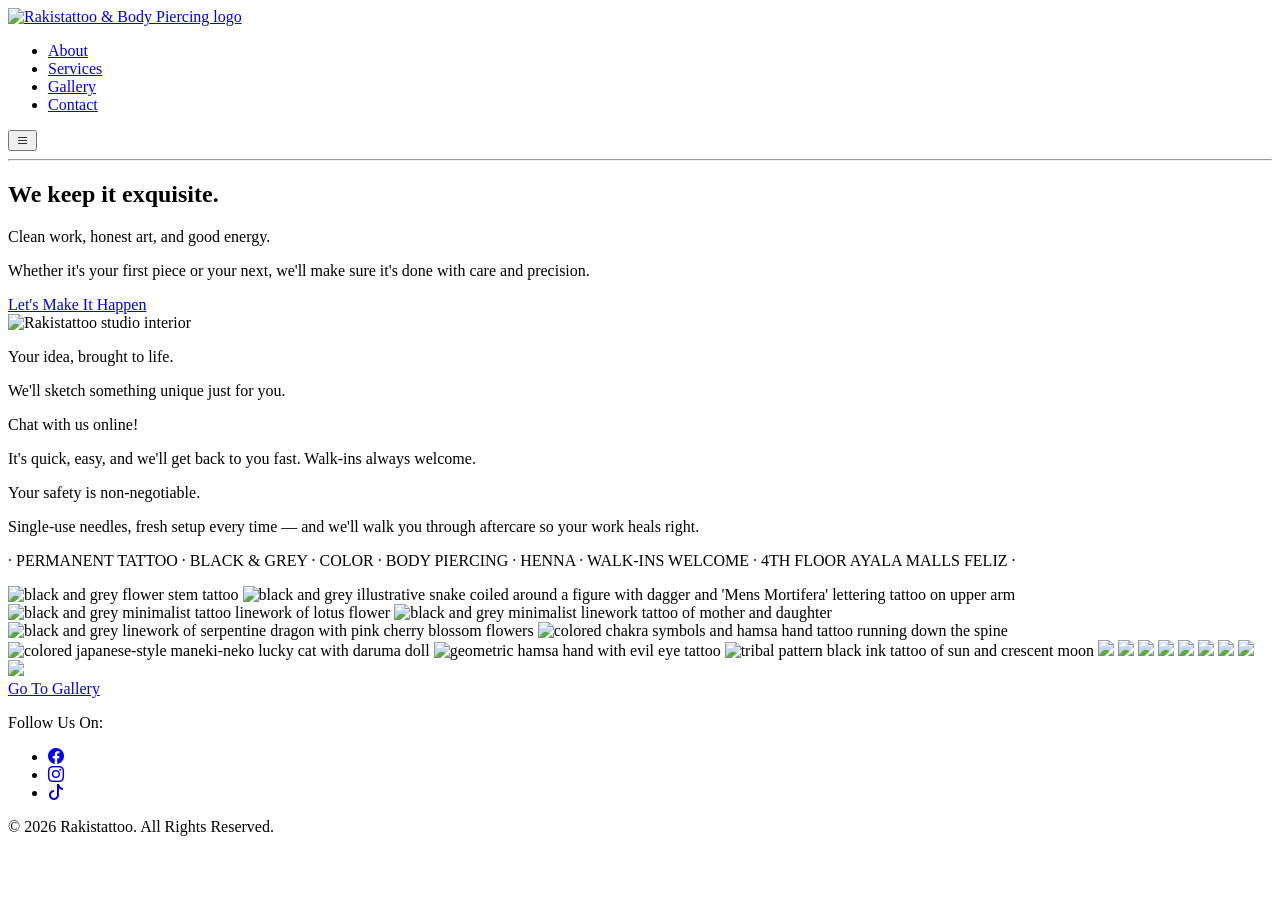
==== index.html @ 0a52403e "favicon" ====
<!DOCTYPE html>
<html lang="en">
<head>
    <meta charset="UTF-8">
    <meta name="viewport" content="width=device-width, initial-scale=1.0">
    <meta name="description" content="Rakistattoo & Body Piercing — clean, quality tattoos and piercings since 2017. Located at 4th Floor Ayala Malls Feliz, Pasig City.">
    <title>Rakistattoo</title>
    <base href="/WBDV111_MidtermLabExam-RAKISTATTOO/">
    <link rel="icon" type="image/png" href="images/thumbnails/favicon.png">
    <link rel="stylesheet" href="https://cdn.jsdelivr.net/npm/bootstrap-icons/font/bootstrap-icons.css">
    <link rel="preconnect" href="https://fonts.googleapis.com">
    <link rel="preconnect" href="https://fonts.gstatic.com" crossorigin>
    <link href="https://fonts.googleapis.com/css2?family=Bebas+Neue&family=Montserrat:ital,wght@0,100..900;1,100..900&family=Special+Gothic+Expanded+One&display=swap" rel="stylesheet">
    <link href="https://fonts.googleapis.com/css2?family=Abril+Fatface&family=Fascinate&family=Permanent+Marker&family=Rubik+Marker+Hatch&family=Special+Elite&display=swap" rel="stylesheet">
    <link rel="stylesheet" href="css/style.css">
</head>
<body>
        
    <header>
        <div class="brand">
            <a href="index.html">
                <img src="images/brand.svg" alt="Rakistattoo & Body Piercing logo">
            </a>
        </div>
        <nav class="navigation">
            <ul>
                <li><a href="about.html">About</a></li>
                <li><a href="services.html">Services</a></li>
                <li><a href="gallery.html">Gallery</a></li>
                <li><a href="contact.html">Contact</a></li>
            </ul>
        <button class="hamburger">
            <i class="bi bi-list"></i>
        </button>
        </nav>
    </header>

    <hr>

    <main>

        <section class="hero">
            <h1>We keep it 
                <span class="cycle-word">
                    exquisite.
                </span>
                </h1>
            <div class="hero-text">
            <p>Clean work, honest art, and good energy.</p>
            <p>Whether it's your first piece or your next, we'll make sure it's done with care and precision.</p>
            <a href="contact.html" class="cta-button">Let's Make It Happen</a>
            </div>
        
            <img src="images/full-res/about-us-2.jpg" alt="Rakistattoo studio interior">
        </section>

        <section class="features">
            <div class="feature-card">
                <p class="emphasized">Your idea, brought to life.</p>
                <p>We'll sketch something unique just for you.</p>
            </div>
             <div class="feature-card">
                <p class="emphasized">Chat with us online!</p>
                <p>It's quick, easy, and we'll get back to you fast. Walk-ins always welcome.</p>
            </div>
             <div class="feature-card">
                <p class="emphasized">Your safety is non-negotiable.</p>
                <p>Single-use needles, fresh setup every time — and we'll walk you through aftercare so your work heals right.</p>
            </div>
        </section>

        <section class="marquee">
            <p>· PERMANENT TATTOO · BLACK & GREY · COLOR · BODY PIERCING · HENNA · WALK-INS WELCOME · 4TH FLOOR AYALA MALLS FELIZ ·</p>
            <div class="marquee-content">
                <img src="images/thumbnails/tattoo-thmb-2.webp" alt="black and grey flower stem tattoo">
                <img src="images/thumbnails/tattoo-thmb-25.webp" alt="black and grey illustrative snake coiled around a figure with dagger and 'Mens Mortifera' lettering tattoo on upper arm">
                <img src="images/thumbnails/tattoo-thmb-22.webp" alt="black and grey minimalist tattoo linework of lotus flower">
                <img src="images/thumbnails/tattoo-thmb-20.webp" alt="black and grey minimalist linework tattoo of mother and daughter">
                <img src="images/thumbnails/tattoo-thmb-15.webp" alt="black and grey linework of serpentine dragon with pink cherry blossom flowers">
                <img src="images/thumbnails/tattoo-thmb-16.webp" alt="colored chakra symbols and hamsa hand tattoo running down the spine">
                <img src="images/thumbnails/tattoo-thmb-12.webp" alt="colored japanese-style maneki-neko lucky cat with daruma doll ">
                <img src="images/thumbnails/tattoo-thmb-7.webp" alt="geometric hamsa hand with evil eye tattoo">
                <img src="images/thumbnails/tattoo-thmb-5.webp" alt="tribal pattern black ink tattoo of sun and crescent moon">
                <img src="images/thumbnails/tattoo-thmb-2.webp" aria-hidden="true">
                <img src="images/thumbnails/tattoo-thmb-25.webp" aria-hidden="true">
                <img src="images/thumbnails/tattoo-thmb-22.webp" aria-hidden="true">
                <img src="images/thumbnails/tattoo-thmb-20.webp" aria-hidden="true">
                <img src="images/thumbnails/tattoo-thmb-15.webp" aria-hidden="true">
                <img src="images/thumbnails/tattoo-thmb-16.webp" aria-hidden="true">
                <img src="images/thumbnails/tattoo-thmb-12.webp" aria-hidden="true">
                <img src="images/thumbnails/tattoo-thmb-7.webp" aria-hidden="true">
                <img src="images/thumbnails/tattoo-thmb-5.webp" aria-hidden="true">
            </div>
            <a href="gallery.html" class="gallery-button">Go To Gallery</a>
        </section>
        
    </main>

    <footer>
        <div class="footer-socials">
            
            <p class="footer-socials__label">Follow Us On:</p>
            <ul class="footer-socials__list">
                <li>
                    <a href="https://www.facebook.com/rakistattoo/">
                        <i class="bi bi-facebook"></i>
                    </a>
                </li>
                <li>
                    <a href="https://www.instagram.com/rakistattoo/">
                        <i class="bi bi-instagram"></i>
                    </a>
                </li>
                <li>
                    <a href="https://www.tiktok.com/@rakistattoo">
                        <i class="bi bi-tiktok"></i>
                    </a>
                </li>
            </ul>
        </div>
        <div class="footer-copyright">
            <p>&copy; 2026 Rakistattoo. All Rights Reserved.</p>
        </div>
    </footer>

    <script src="js/script.js"></script>

</body>
</html>
---- css/style.css ----
/* ============================================================
   RAKISTATTOO — Main Stylesheet
  ============================================================
   TABLE OF CONTENTS
   1. Variables & Reset
   2. Typography
   3. Header & Navigation
   4. Hero
   5. Features
   6. Marquee
   7. About
   8. Services & Tables
   9. Gallery & Lightbox
   10. Contact
   11. Footer
   12. Media Queries
   ============================================================ */


/* ============================================================
   1. VARIABLES & RESET
============================================================ */

:root {
    --bg-color: #F8F9F7;
    --text-main: #3E3A41;
    --ink-black: #080607;
    --accent-gold: #BEB376;
    --muted-gray: #7B7A7E;
}

* {
    margin: 0;
    padding: 0;
    box-sizing: border-box;
}

body {
    background-color: #080607;
    margin: auto 0;
}

body::before {
    content: '';
    position: fixed;
    top: 0;
    left: 0;
    width: 100%;
    height: 100%;
    background-image: url('images/bg-texture.jpg');
    background-size: cover;
    background-repeat: no-repeat;
    background-attachment: fixed;
    z-index: -1;
    filter: brightness(0.8) opacity(0.5) contrast(150%);
}

main {
    padding: 2rem 5%;
    overflow-x: hidden;
}

hr {
    color: #F8F9F7;
    margin: 0;
}


/* ============================================================
   2. TYPOGRAPHY
============================================================ */

.font-header {
    font-family: "Bebas Neue", sans-serif;
    color: #F8F9F7;
    font-size: clamp(1.5rem, 3vw, 3rem);
    font-weight: 500;
    letter-spacing: 1px;
}

.font-title, h1, h2 {
    font-family: "Special Gothic Expanded One", sans-serif;
    text-transform: uppercase;
    letter-spacing: 0.2rem;
    font-size: clamp(1rem, 5vh, 3.75rem);
    color: #F8F9F7;
    padding: 0;
    margin-bottom: 1rem;
}

.font-regular, p {
    font-family: "Montserrat", sans-serif;
}

.emphasized {
    font-family: "Special Gothic Expanded One", sans-serif;
    font-size: 1.5rem;
    text-transform: uppercase;
    letter-spacing: 0.2rem;
    margin: 0.2rem 0;
}

a i {
    text-decoration: none;
    color: #F8F9F7;
}


/* ============================================================
   3. HEADER & NAVIGATION
============================================================ */

header {
    position: relative;
    display: flex;
    flex-wrap: nowrap;
    justify-content: space-between;
    align-items: flex-end;
}

header a {
    margin: 0;
    text-decoration: none;
    color: inherit;
}

.brand {
    display: flex;
    align-items: center;
    font-family: "Bebas Neue", sans-serif;
    font-size: clamp(2rem, 5vw, 4rem);
    font-weight: 500;
    letter-spacing: 1px;
    border-right: 2px solid #F8F9F7;
    padding: clamp(20px, 2vw, 25px) clamp(20px, 1.5vw, 20px) clamp(0px, 1vw, 5px);
}

.brand img {
    height: clamp(2.5rem, 4vw, 5rem);
    width: auto;
}

.navigation {
    display: flex;
    justify-content: space-between;
    align-items: flex-end;
    padding: 0 5% 15px;
}

nav {
    margin: 0 1rem;
}

nav ul {
    display: flex;
    gap: clamp(3.5rem, 5vw, 10rem);
    list-style: none;
    color: #F8F9F7;
    font-family: "Montserrat", sans-serif;
    font-size: clamp(0.875rem, 1.5vw, 1.125rem);
    font-weight: 600;
    white-space: nowrap;
}

nav ul li a {
    display: inline-block;
    position: relative;
    padding-bottom: 0.5rem;
    line-height: 1;
}

nav ul li a span {
    display: inline-block;
}

nav ul li a::after {
    content: '';
    position: absolute;
    bottom: 0;
    left: 50%;
    width: 0;
    height: 2px;
    background: #F8F9F7;
    transition: width 0.3s ease;
    transform: translateX(-50%);
}

nav ul li a:hover::after,
nav ul li a.active::after {
    width: 100%;
}

.hamburger {
    color: #F8F9F7;
    display: none;
}


/* ============================================================
   4. HERO
============================================================ */

.hero {
    position: relative;
    display: flex;
    flex-direction: column;
    justify-content: center;
    border-radius: 2px;
    gap: 20px;
    width: 100%;
    padding: 0 10%;
    min-height: 85vh;
    overflow: hidden;
    background-color: #F8F9F7;
    color: #080607;
    margin: 0;
    text-align: justify;
    text-justify: inter-word;
}

.hero-text {
    position: relative;
    z-index: 2;
}

.hero h1 {
    font-size: clamp(3rem, 4vw, 5.5rem);
    color: #080607;
    -webkit-text-stroke: 0.1px rgba(0, 0, 0, 0.8);
    text-align: left;
    position: relative;
    padding: 10px;
    margin: 0 0 1rem;
    z-index: 2;
}

.hero p {
    position: relative;
    z-index: 2;
    font-size: clamp(1.3rem, 2.5vw, 1.7rem);
    font-weight: 500;
    text-align: justify;
    line-height: 1.4rem;
    padding: 10px;
    margin: 0 0 1rem;
}

.hero img {
    position: absolute;
    top: 0;
    left: 0;
    width: 100%;
    height: 100%;
    object-fit: cover;
    object-position: 0% 50%;
    z-index: 1;
    opacity: 0.4;
    filter: blur(2.5px) contrast(100%) invert(1);
    transform: scale(1.1);
}

.cycle-word {
    display: inline;
    line-height: 1;
    min-width: 100%;
    transition: color 0.4s ease;
}

.hero h1:hover .cycle-word {
    color: #ffffff;
}

.cta-button {
    position: relative;
    z-index: 5;
    background: rgba(255, 255, 255, 0.1);
    backdrop-filter: blur(3px) contrast(200%);
    border: 2px solid rgba(0, 0, 0, 0.4);
    border-radius: 8px;
    color: #080607;
    -webkit-text-stroke: 1px rgba(19, 18, 18, 0.474);
    padding: 10px 25px;
    font-family: "Special Gothic Expanded One", sans-serif;
    text-transform: uppercase;
    letter-spacing: 0.2rem;
    text-decoration: none;
    text-align: center;
    display: block;
    margin: 30px auto;
    width: 100%;
    max-width: 95%;
}


/* ============================================================
   5. FEATURES
============================================================ */

.features {
    display: flex;
    flex-direction: column;
    gap: 2rem;
    margin: 2rem 0 0;
}

.feature-card {
    background: #F8F9F7;
    padding: 2rem;
    box-shadow: 0 4px 8px rgba(0, 0, 0, 0.1);
    border-radius: 2px;
    opacity: 0;
    transform: translateX(80px);
    transition: opacity 1.2s ease, transform 0.6s ease;
}

.feature-card.visible {
    opacity: 1;
    transform: translateX(0);
}

.feature-card:nth-child(1) { background: #F8F9F7; }
.feature-card:nth-child(2) { background: #EDEEE9; }
.feature-card:nth-child(3) { background: #D4D5D0  ; }

.feature-card p {
    background: none;
    padding: 0;
}


/* ============================================================
   6. MARQUEE
============================================================ */

.marquee {
    overflow: hidden;
    width: 100%;
    padding: 10px 0;
    margin: 0;
}

.marquee p {
    white-space: nowrap;
    display: block;
    width: 100%;
    font-size: clamp(0.52rem, 1vw, 3rem);
    text-align-last: justify;
    color: #F8F9F7;
    opacity: 0.7;
    padding: 20px 0;
}

.marquee-content {
    display: grid;
    grid-auto-flow: column;
    grid-auto-columns: 16rem;
    gap: 1.5rem;
    width: max-content;
    margin: 1rem;
    animation: marquee-animate 30s linear infinite;
}

.marquee-content img {
    width: 16rem;
    height: 20rem;
    object-fit: cover;
    border-radius: 8px;
}

@keyframes marquee-animate {
    from { transform: translateX(0); }
    to { transform: translateX(-50%); }
}

.gallery-button {
    position: relative;
    z-index: 5;
    background: rgba(30, 25, 17, 0.1);
    border: 2px solid rgba(251, 251, 251, 0.4);
    border-radius: 8px;
    color: #F8F9F7;
    padding: 10px 25px;
    font-family: "Special Gothic Expanded One", sans-serif;
    text-transform: uppercase;
    letter-spacing: 0.2rem;
    text-decoration: none;
    text-align: center;
    display: block;
    margin: 40px auto 0px;
    width: 80vw;
}


/* ============================================================
   7. ABOUT
============================================================ */

.about {
    display: grid;
    grid-template-columns: 1fr 1fr;
    gap: 20px;
    align-items: stretch;
    height: 90vh;
    padding: 0.5rem 0;
}

.about h1 {
    padding: 0.5rem 0;
}

.about-image-main {
    height: 100%;
    min-height: 0;
}

.about-image-main img {
    width: 100%;
    height: 100%;
    object-fit: cover;
    border-radius: 8px;
}

.about-side-container {
    display: grid;
    grid-template-rows: 1fr 1fr;
    gap: 20px;
    min-height: 0;
}

.about-accent-images {
    min-height: 0;
}

.about-accent-images img {
    width: 100%;
    height: 100%;
    object-fit: cover;
    border-radius: 8px;
    object-position: center 60%;
    filter:grayscale(30%) hue-rotate(-5deg);
}

.about-text p {
    line-height: clamp(1.2, 2.5vw, 2.2);
    text-align: justify;
    font-size: clamp(0.5rem, 2vw + 1rem, 1.5rem);
    color: #F8F9F7;
}


/* ============================================================
   8. SERVICES & TABLES
============================================================ */

.services-pricetables {
    padding: 1rem 0;
}

.services-pricetables h2 {
    font-family: "Special Gothic Expanded One", sans-serif;
    text-transform: uppercase;
    color: #F8F9F7;
    font-size: clamp(1.5rem, 3.5vw, 3rem);
    padding: clamp(0.5rem, 0.5vw, 1.5rem) 0;
    margin-top: 1rem;
}

table {
    width: 100%;
    table-layout: fixed;
    border-collapse: collapse;
    font-family: "Montserrat", sans-serif;
    color: #F8F9F7;
    margin-bottom: 2rem;
}

thead {
    border-bottom: 2px solid #F8F9F7;
}

th {
    font-family: "Special Gothic Expanded One", sans-serif;
    text-transform: uppercase;
    font-size: clamp(1rem, 1.25vw, 2.5rem);
    letter-spacing: 0.1rem;
    padding: clamp(1rem, 2vw, 2rem) 0;
    text-align: left;
}

td {
    padding: clamp(0.65rem, 1.5vw, 1.25rem) clamp(0.25rem, 0.5vw, 0.75rem);
    font-size: clamp(1rem, 2vw, 2.5rem);
    vertical-align: middle;
}

tr {
    border-bottom: 1px solid rgba(248, 249, 247, 0.15);
}

tr:last-child td {
    border-bottom: none;
}

td:first-child {
    width: 60%;
}

.price {
    text-align: right;
}

tr:hover td {
    background-color: rgba(248, 249, 247, 0.05);
}

tr:hover td:first-child {
    border-right: 1px solid #F8F9F7;
}


/* ============================================================
   9. GALLERY & LIGHTBOX
============================================================ */

.grid {
    display: grid;
    grid-template-columns: repeat(3, 1fr);
    justify-content: center;
    align-content: center;
    grid-gap: clamp(6px, 1vw, 16px);
    margin: 1.5rem 0 0;
}

.gallery-item {
    aspect-ratio: 1 / 1;
    overflow: hidden;
}

.gallery-item img {
    width: 100%;
    height: 100%;
    object-fit: cover;
    object-position: center;
    cursor: pointer;
}

#lightbox {
    position: fixed;
    z-index: 999;
    top: 0;
    width: 100%;
    height: 100%;
    background-color: rgba(0, 0, 0, 0.8);
    display: none;
}

#lightbox.active {
    display: flex;
    justify-content: center;
    align-items: center;
}

#lightbox.active img {
    max-width: 80%;
    max-height: 80vh;
    object-fit: contain;
}


/* ============================================================
   10. CONTACT
============================================================ */

.contact-location h2,
.contact-hours h2,
.contact-methods h2 {
    text-align: left;
}

.contact-location h2 {
    padding: 0 2rem;
}

.contact-grid {
    display: grid;
    grid-template-columns: 1fr 1fr;
    grid-template-rows: auto auto;
    gap: 2rem;
}

.contact-location {
    grid-column: 1;
    grid-row: 1 / 3;
    border-right: 1px solid rgba(248, 249, 247, 0.15);
    padding-right: 2rem;
}

.contact-hours {
    grid-column: 2;
    grid-row: 1;
    padding: 0 2rem 2rem;
}

.contact-methods {
    grid-column: 2;
    grid-row: 2;
    padding: 2rem;
}

.contact-methods li a {
    text-align: justify;
    text-decoration: none;
    color: #F8F9F7;
}

.map-embed {
    padding: 1rem;
    border: 2px solid #F8F9F7;
    border-radius: 8px;
    display: block;
    width: min(90vw, 60vh);
    margin: 1rem auto;
}

.map-embed iframe {
    filter: invert(100%) hue-rotate(180deg);
    display: block;
    width: 100%;
    aspect-ratio: 1;
    border-radius: 4px;
}

address {
    font-family: "Montserrat", sans-serif;
    font-style: normal;
    color: #F8F9F7;
    font-size: clamp(0.875rem, 1.8vw, 1.125rem);
    text-align: justify;
    line-height: 2;
    margin-top: 1rem;
    padding: 0 1.6rem;
}

.contact-hours p {
    font-family: "Montserrat", sans-serif;
    color: #F8F9F7;
    font-size: clamp(1rem, 1.5vw, 1.125rem);
    line-height: 2;
}

.contact-methods ul {
    list-style: none;
    font-family: "Montserrat", sans-serif;
    color: #F8F9F7;
    font-size: clamp(0.875rem, 1.8vw, 1.125rem);
    line-height: 2;
}


/* ============================================================
   11. FOOTER
============================================================ */

footer {
    display: flex;
    justify-content: space-between;
    align-items: center;
    color: #F8F9F7;
    padding: 1.5rem 5%;
    margin-top: 1.5rem;
    border-top: 1px solid rgba(248, 249, 247, 0.15);
}

.footer-socials {
    display: flex;
    align-items: center;
    gap: 15px;
}

.footer-socials__label {
    font-family: "Special Gothic Expanded One", sans-serif;
    text-transform: uppercase;
    letter-spacing: 0.2rem;
    font-size: 0.75rem;
    opacity: 0.6;
}

footer ul {
    list-style: none;
    display: flex;
    gap: 15px;
}

footer ul li a i {
    font-size: 1.2rem;
    opacity: 0.7;
    transition: opacity 0.2s ease;
}

footer ul li a:hover i {
    opacity: 1;
}

.footer-copyright {
    font-family: "Montserrat", sans-serif;
    font-size: 0.7rem;
    opacity: 0.4;
}

/* ============================================================
   12. MEDIA QUERIES
============================================================ */

@media (max-width: 768px) {
    .hamburger {
        display: block;
        background: none;
        border: none;
        font-size: 2rem;
        cursor: pointer;
    }

    nav ul {
        position: fixed;
        top: 0;
        right: -100%;
        width: 70%;
        height: 100vh;
        background: #080607;
        flex-direction: column;
        gap: 2rem;
        padding: 5rem 2rem;
        transition: right 0.3s ease;
        display: flex;
        z-index: 1000;
    }

    nav ul.open {
        right: 0;
    }

    nav ul li a {
        font-size: clamp(1.5rem, 4vw, 2.5rem);
        
    }

    nav ul li {
        border-bottom: 1px solid rgba(248, 249, 247, 0.15);
        padding-bottom: 1rem;
    }

    nav ul li:last-child {
        border-bottom: none;
    }

    nav ul li a::after {
        display: none;
    }

    .hero h1 {
        white-space: normal;
        font-size: clamp(1.8rem, 7vw, 5rem);
        margin: 0;
    }

    .hero p {
        margin: 0;
    }

    .hero img {
        object-position: 30% 40%;
    }

    .about {
        grid-template-columns: 1fr;
    }

    .about {
        height: auto;
        min-height: 0;
    }

    .about-text p {
        font-size: clamp(0.5rem, 2.5vw, 0.85rem);
        line-height: 1.4;
    }

    .emphasized {
        font-size: clamp(0.6rem, 3vw, 1rem);
    }

    .about-side-container {
        grid-template-rows: auto;
        height: auto;
    }

    .contact-grid {
        grid-template-columns: 1fr;
    }

    .contact-location,
    .contact-hours,
    .contact-methods {
        grid-column: 1;
        grid-row: auto;
    }

    .contact-location {
        border-right: none;
        padding-right: 0;
    }

    .contact-hours {
        border-bottom: none;
        padding-bottom: 0;
    }
}

@media (min-width: 768px) {
    .services-pricetables h2 {
        font-size: clamp(1rem, 2vw, 1.5rem);
    }

    th {
        font-size: clamp(0.7rem, 1vw, 1rem);
    }

    td {
        font-size: clamp(0.8rem, 1.2vw, 1.1rem);
    }

    .services-pricetables {
        display: grid;
        grid-template-columns: 1fr 1fr;
        gap: 2rem;
        align-items: stretch;
    }

    .services-pricetables h1,
    .services-pricetables h2 {
        grid-column: 1 / -1;
    }

    .table-group {
        display: flex;
        flex-direction: column;
    }

    .table-group table {
        flex: 1;
    }
}
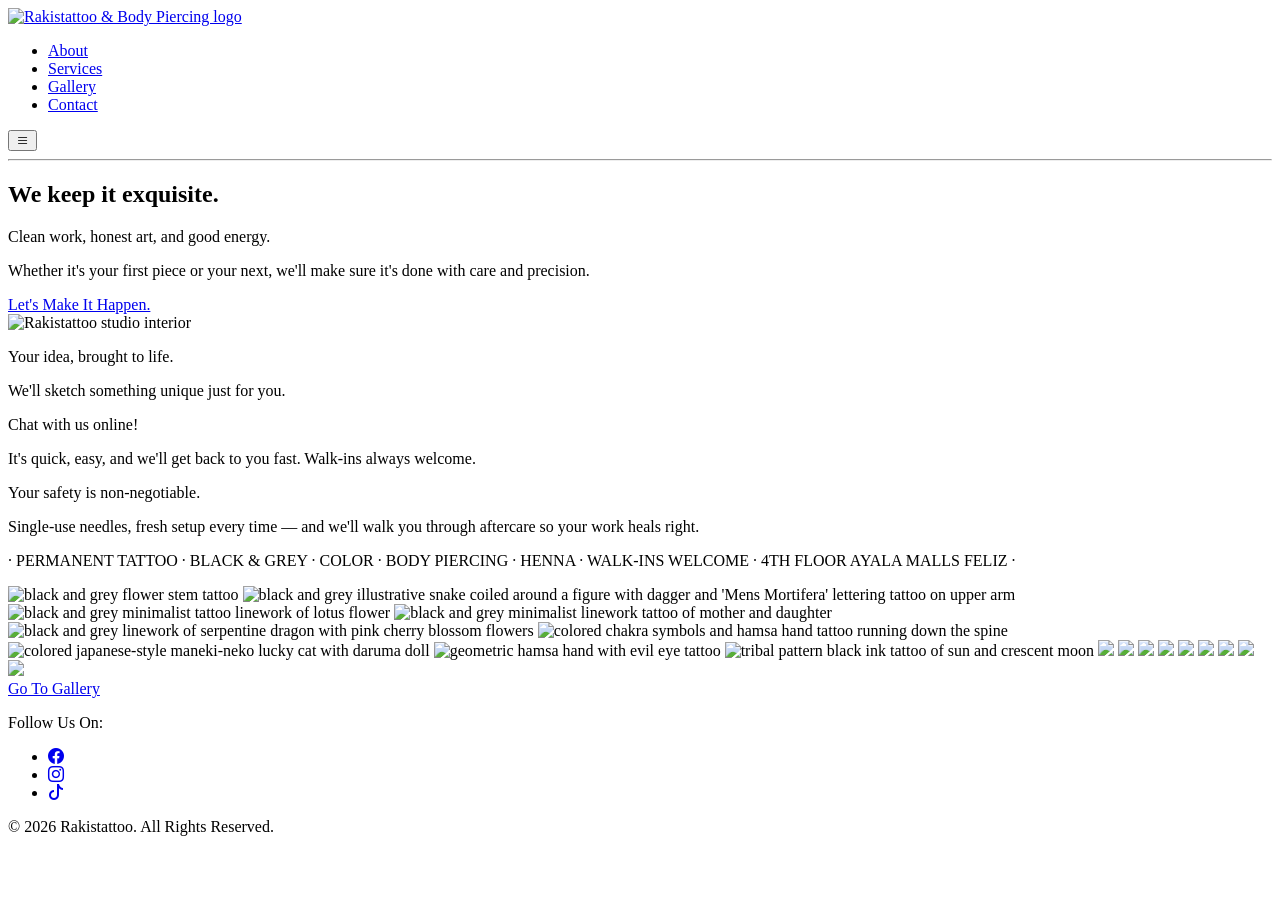
==== commit 79fcbd83: "edit" ====
--- a/index.html
+++ b/index.html
@@ -48,7 +48,7 @@
             <div class="hero-text">
             <p>Clean work, honest art, and good energy.</p>
             <p>Whether it's your first piece or your next, we'll make sure it's done with care and precision.</p>
-            <a href="contact.html" class="cta-button">Let's Make It Happen</a>
+            <a href="contact.html" class="cta-button">Let's Make It Happen.</a>
             </div>
         
             <img src="images/full-res/about-us-2.jpg" alt="Rakistattoo studio interior">
@@ -123,6 +123,8 @@
         </div>
     </footer>
 
+    <div class="backdrop"></div>
+
     <script src="js/script.js"></script>
 
 </body>
--- a/css/style.css
+++ b/css/style.css
@@ -19,7 +19,7 @@
 
 /* ============================================================
    1. VARIABLES & RESET
-============================================================ */
+   ============================================================ */
 
 :root {
     --bg-color: #F8F9F7;
@@ -65,10 +65,25 @@
     margin: 0;
 }
 
+.backdrop {
+    position: fixed;
+    inset: 0;
+    background: rgba(0, 0, 0, 0.4);
+    z-index: 99;
+    opacity: 0;
+    pointer-events: none;
+    transition: opacity 0.3s ease;
+}
+
+.backdrop.visible {
+    opacity: 1;
+    pointer-events: auto;
+}
+
 
 /* ============================================================
    2. TYPOGRAPHY
-============================================================ */
+   ============================================================ */
 
 .font-header {
     font-family: "Bebas Neue", sans-serif;
@@ -287,8 +302,14 @@
     text-align: center;
     display: block;
     margin: 30px auto;
-    width: 100%;
     max-width: 95%;
+}
+
+.cta-button:hover {
+    background: rgba(0, 0, 0, 0.85);
+    color: #fff;
+    -webkit-text-stroke: 1px rgba(255, 255, 255, 0.4);
+    border-color: rgba(0, 0, 0, 0.8);
 }
 
 
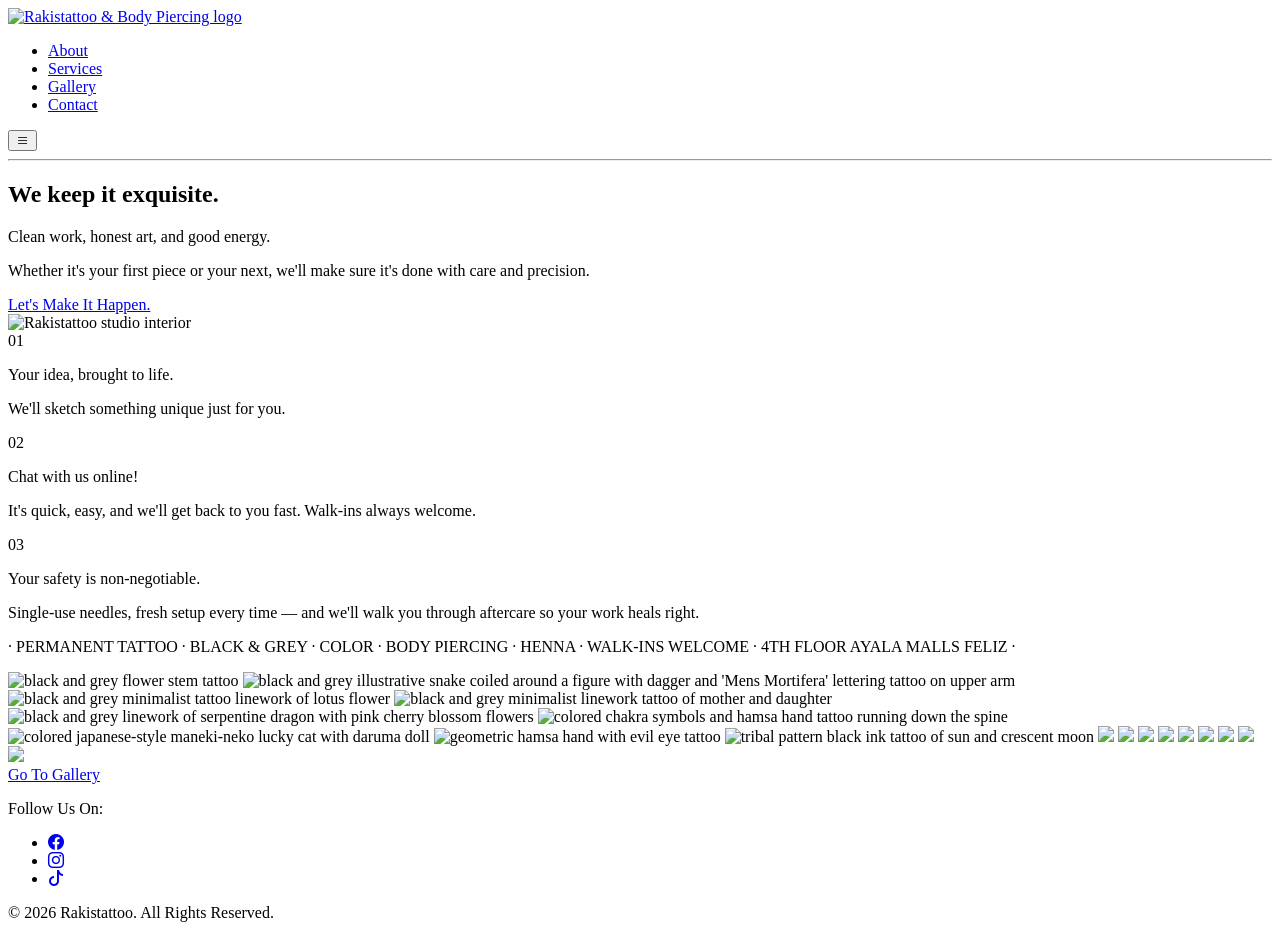
==== commit 860a317a: "style feature" ====
--- a/index.html
+++ b/index.html
@@ -56,14 +56,17 @@
 
         <section class="features">
             <div class="feature-card">
+                <span class="feature-number">01</span>
                 <p class="emphasized">Your idea, brought to life.</p>
                 <p>We'll sketch something unique just for you.</p>
             </div>
              <div class="feature-card">
+                <span class="feature-number">02</span>
                 <p class="emphasized">Chat with us online!</p>
                 <p>It's quick, easy, and we'll get back to you fast. Walk-ins always welcome.</p>
             </div>
              <div class="feature-card">
+                <span class="feature-number">03</span>
                 <p class="emphasized">Your safety is non-negotiable.</p>
                 <p>Single-use needles, fresh setup every time — and we'll walk you through aftercare so your work heals right.</p>
             </div>
--- a/css/style.css
+++ b/css/style.css
@@ -1,6 +1,6 @@
 /* ============================================================
    RAKISTATTOO — Main Stylesheet
-  ============================================================
+   ============================================================
    TABLE OF CONTENTS
    1. Variables & Reset
    2. Typography
@@ -69,7 +69,7 @@
     position: fixed;
     inset: 0;
     background: rgba(0, 0, 0, 0.4);
-    z-index: 99;
+    z-index: 999;
     opacity: 0;
     pointer-events: none;
     transition: opacity 0.3s ease;
@@ -241,8 +241,6 @@
 .hero h1 {
     font-size: clamp(3rem, 4vw, 5.5rem);
     color: #080607;
-    -webkit-text-stroke: 0.1px rgba(0, 0, 0, 0.8);
-    text-align: left;
     position: relative;
     padding: 10px;
     margin: 0 0 1rem;
@@ -281,9 +279,9 @@
     transition: color 0.4s ease;
 }
 
-.hero h1:hover .cycle-word {
+/* .hero h1:hover .cycle-word {
     color: #ffffff;
-}
+} */
 
 .cta-button {
     position: relative;
@@ -303,6 +301,7 @@
     display: block;
     margin: 30px auto;
     max-width: 95%;
+    transition: background 0.3s ease, color 0.3s ease, border-color 0.3s ease;
 }
 
 .cta-button:hover {
@@ -325,6 +324,8 @@
 }
 
 .feature-card {
+    position: relative;
+    overflow: hidden;
     background: #F8F9F7;
     padding: 2rem;
     box-shadow: 0 4px 8px rgba(0, 0, 0, 0.1);
@@ -339,9 +340,21 @@
     transform: translateX(0);
 }
 
+.feature-number {
+    position:absolute;
+    top: -0.2rem;
+    right: 1rem;
+    font-family: 'Bebas Neue', sans-serif;
+    font-size: clamp(5rem, 10vw, 8rem);
+    color: rgba(0, 0, 0, 0.06);
+    line-height: 1;
+    pointer-events: none;
+    user-select: none;
+}
+
 .feature-card:nth-child(1) { background: #F8F9F7; }
 .feature-card:nth-child(2) { background: #EDEEE9; }
-.feature-card:nth-child(3) { background: #D4D5D0  ; }
+.feature-card:nth-child(3) { background: #e0e1dd  ; }
 
 .feature-card p {
     background: none;
@@ -409,7 +422,15 @@
     display: block;
     margin: 40px auto 0px;
     width: 80vw;
-}
+    transition: background 0.3s ease, color 0.3s ease, border-color 0.3s ease;
+}
+
+.gallery-button:hover {
+    background: #F8F9F7;
+    color: #080607;
+    border-color: #F8F9F7;
+}
+
 
 
 /* ============================================================
@@ -686,10 +707,12 @@
     display: flex;
     justify-content: space-between;
     align-items: center;
+    gap: 0.75rem;
     color: #F8F9F7;
     padding: 1.5rem 5%;
     margin-top: 1.5rem;
     border-top: 1px solid rgba(248, 249, 247, 0.15);
+    text-align: center;
 }
 
 .footer-socials {
@@ -782,6 +805,7 @@
         white-space: normal;
         font-size: clamp(1.8rem, 7vw, 5rem);
         margin: 0;
+        text-align: center;
     }
 
     .hero p {
@@ -870,5 +894,11 @@
     .table-group table {
         flex: 1;
     }
-}
-
+
+    footer {
+        flex-direction: row;
+        justify-content: space-between;
+        text-align: left;
+    }
+}
+
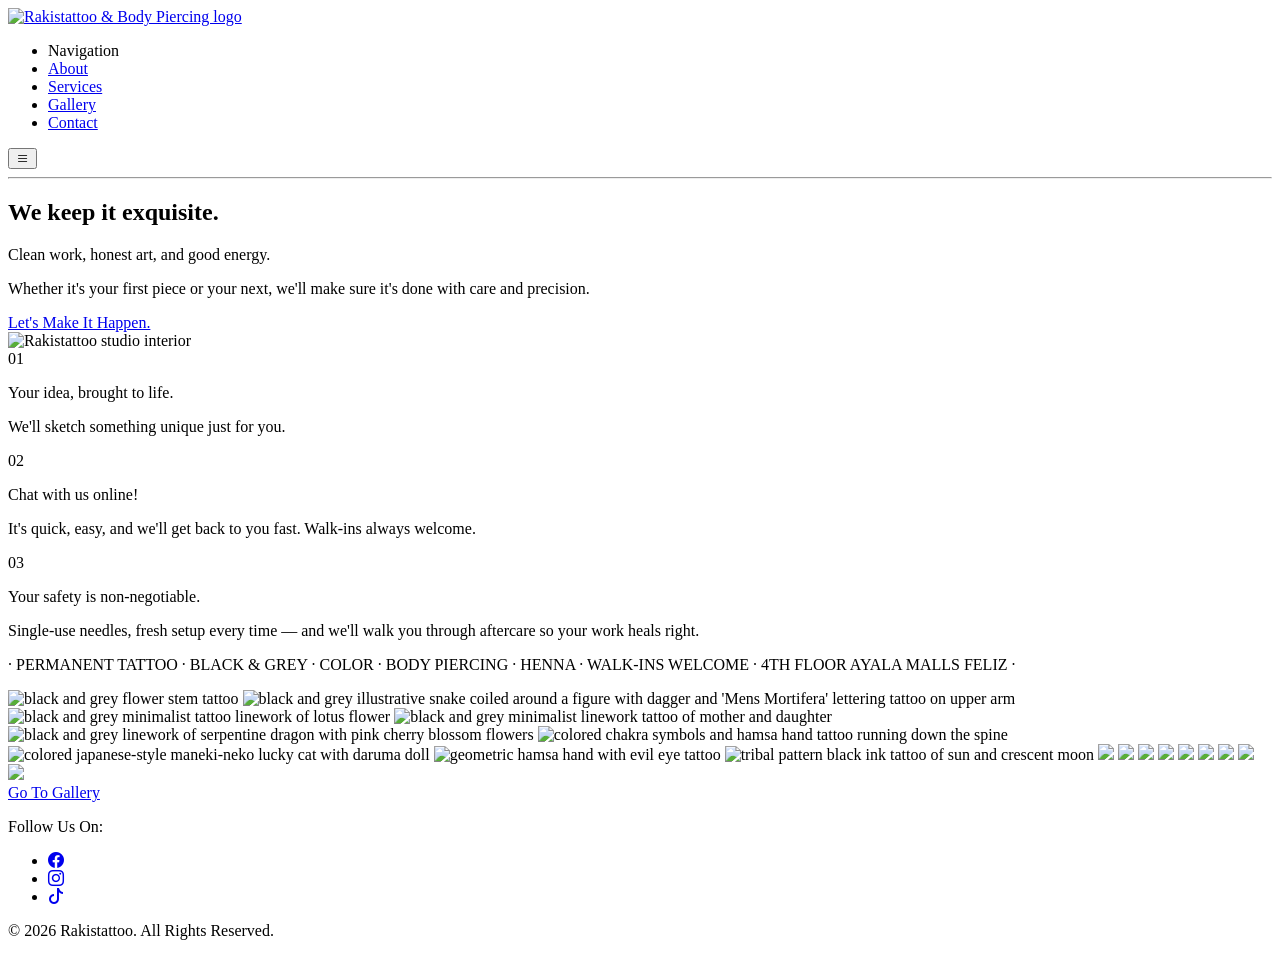
==== commit f69ad21e: "sidebar" ====
--- a/index.html
+++ b/index.html
@@ -24,6 +24,7 @@
         </div>
         <nav class="navigation">
             <ul>
+                <li class="nav-label">Navigation</li>
                 <li><a href="about.html">About</a></li>
                 <li><a href="services.html">Services</a></li>
                 <li><a href="gallery.html">Gallery</a></li>
--- a/css/style.css
+++ b/css/style.css
@@ -123,7 +123,7 @@
 
 /* ============================================================
    3. HEADER & NAVIGATION
-============================================================ */
+   ============================================================ */
 
 header {
     position: relative;
@@ -213,7 +213,7 @@
 
 /* ============================================================
    4. HERO
-============================================================ */
+   ============================================================ */
 
 .hero {
     position: relative;
@@ -314,7 +314,7 @@
 
 /* ============================================================
    5. FEATURES
-============================================================ */
+   ============================================================ */
 
 .features {
     display: flex;
@@ -342,7 +342,8 @@
 
 .feature-number {
     position:absolute;
-    top: -0.2rem;
+    top: 50%;
+    transform: translateY(-50%);
     right: 1rem;
     font-family: 'Bebas Neue', sans-serif;
     font-size: clamp(5rem, 10vw, 8rem);
@@ -364,13 +365,18 @@
 
 /* ============================================================
    6. MARQUEE
-============================================================ */
+   ============================================================ */
 
 .marquee {
+    opacity: 0;
     overflow: hidden;
     width: 100%;
     padding: 10px 0;
-    margin: 0;
+    transition: opacity 1s ease;
+}
+
+.marquee.visible {
+    opacity: 1;
 }
 
 .marquee p {
@@ -435,7 +441,7 @@
 
 /* ============================================================
    7. ABOUT
-============================================================ */
+   ============================================================ */
 
 .about {
     display: grid;
@@ -492,9 +498,11 @@
 
 /* ============================================================
    8. SERVICES & TABLES
-============================================================ */
+   ============================================================ */
 
 .services-pricetables {
+    max-width: 1100px;
+    margin: 0 auto;
     padding: 1rem 0;
 }
 
@@ -562,7 +570,7 @@
 
 /* ============================================================
    9. GALLERY & LIGHTBOX
-============================================================ */
+   ============================================================ */
 
 .grid {
     display: grid;
@@ -574,8 +582,16 @@
 }
 
 .gallery-item {
+    opacity: 0;
+    transform: translateY(20px);
+    transition: opacity 0.5s ease, transform 0.5s ease;
     aspect-ratio: 1 / 1;
     overflow: hidden;
+}
+
+.gallery-item.visible {
+    opacity: 1;
+    transform: translateY(0);
 }
 
 .gallery-item img {
@@ -586,6 +602,31 @@
     cursor: pointer;
 }
 
+.gallery-cta-button {
+    position: relative;
+    z-index: 5;
+    background: rgba(30, 25, 17, 0.1);
+    border: 2px solid rgba(251, 251, 251, 0.4);
+    border-radius: 8px;
+    color: #F8F9F7;
+    padding: 10px 25px;
+    font-family: "Special Gothic Expanded One", sans-serif;
+    text-transform: uppercase;
+    letter-spacing: 0.2rem;
+    text-decoration: none;
+    text-align: center;
+    display: block;
+    margin: 40px auto 0px;
+    width: 80vw;
+    transition: background 0.3s ease, color 0.3s ease, border-color 0.3s ease;
+}
+
+.gallery-cta-button:hover {
+    background: #F8F9F7;
+    color: #080607;
+    border-color: #F8F9F7;
+}
+
 #lightbox {
     position: fixed;
     z-index: 999;
@@ -611,7 +652,7 @@
 
 /* ============================================================
    10. CONTACT
-============================================================ */
+   ============================================================ */
 
 .contact-location h2,
 .contact-hours h2,
@@ -701,7 +742,7 @@
 
 /* ============================================================
    11. FOOTER
-============================================================ */
+   ============================================================ */
 
 footer {
     display: flex;
@@ -753,7 +794,7 @@
 
 /* ============================================================
    12. MEDIA QUERIES
-============================================================ */
+   ============================================================ */
 
 @media (max-width: 768px) {
     .hamburger {
@@ -771,9 +812,10 @@
         width: 70%;
         height: 100vh;
         background: #080607;
+        border-right: 2px solid rgba(248, 249, 247, 0.15);
         flex-direction: column;
         gap: 2rem;
-        padding: 5rem 2rem;
+        padding: 5.5rem 2rem;
         transition: right 0.3s ease;
         display: flex;
         z-index: 1000;
@@ -783,9 +825,25 @@
         right: 0;
     }
 
+    .nav-label {
+        display: none;
+    }
+
+    nav ul.open .nav-label {
+        display: block;
+        font-family: "Special Gothic Expanded One", sans-serif;
+        font-size: 0.6rem;
+        letter-spacing: 0.3rem;
+        opacity: 0.3;
+        text-transform: uppercase;
+        border-bottom: none !important;
+        padding-bottom: 0 !important;
+        margin-bottom: -0.5rem;
+    }
+
     nav ul li a {
         font-size: clamp(1.5rem, 4vw, 2.5rem);
-        
+        opacity: 0.4;
     }
 
     nav ul li {
@@ -799,6 +857,15 @@
 
     nav ul li a::after {
         display: none;
+    }
+
+    nav ul.open li a.active {
+        opacity: 1;
+    
+    }
+
+    nav ul.open li a.active::after {
+    display: none;
     }
 
     .hero h1 {
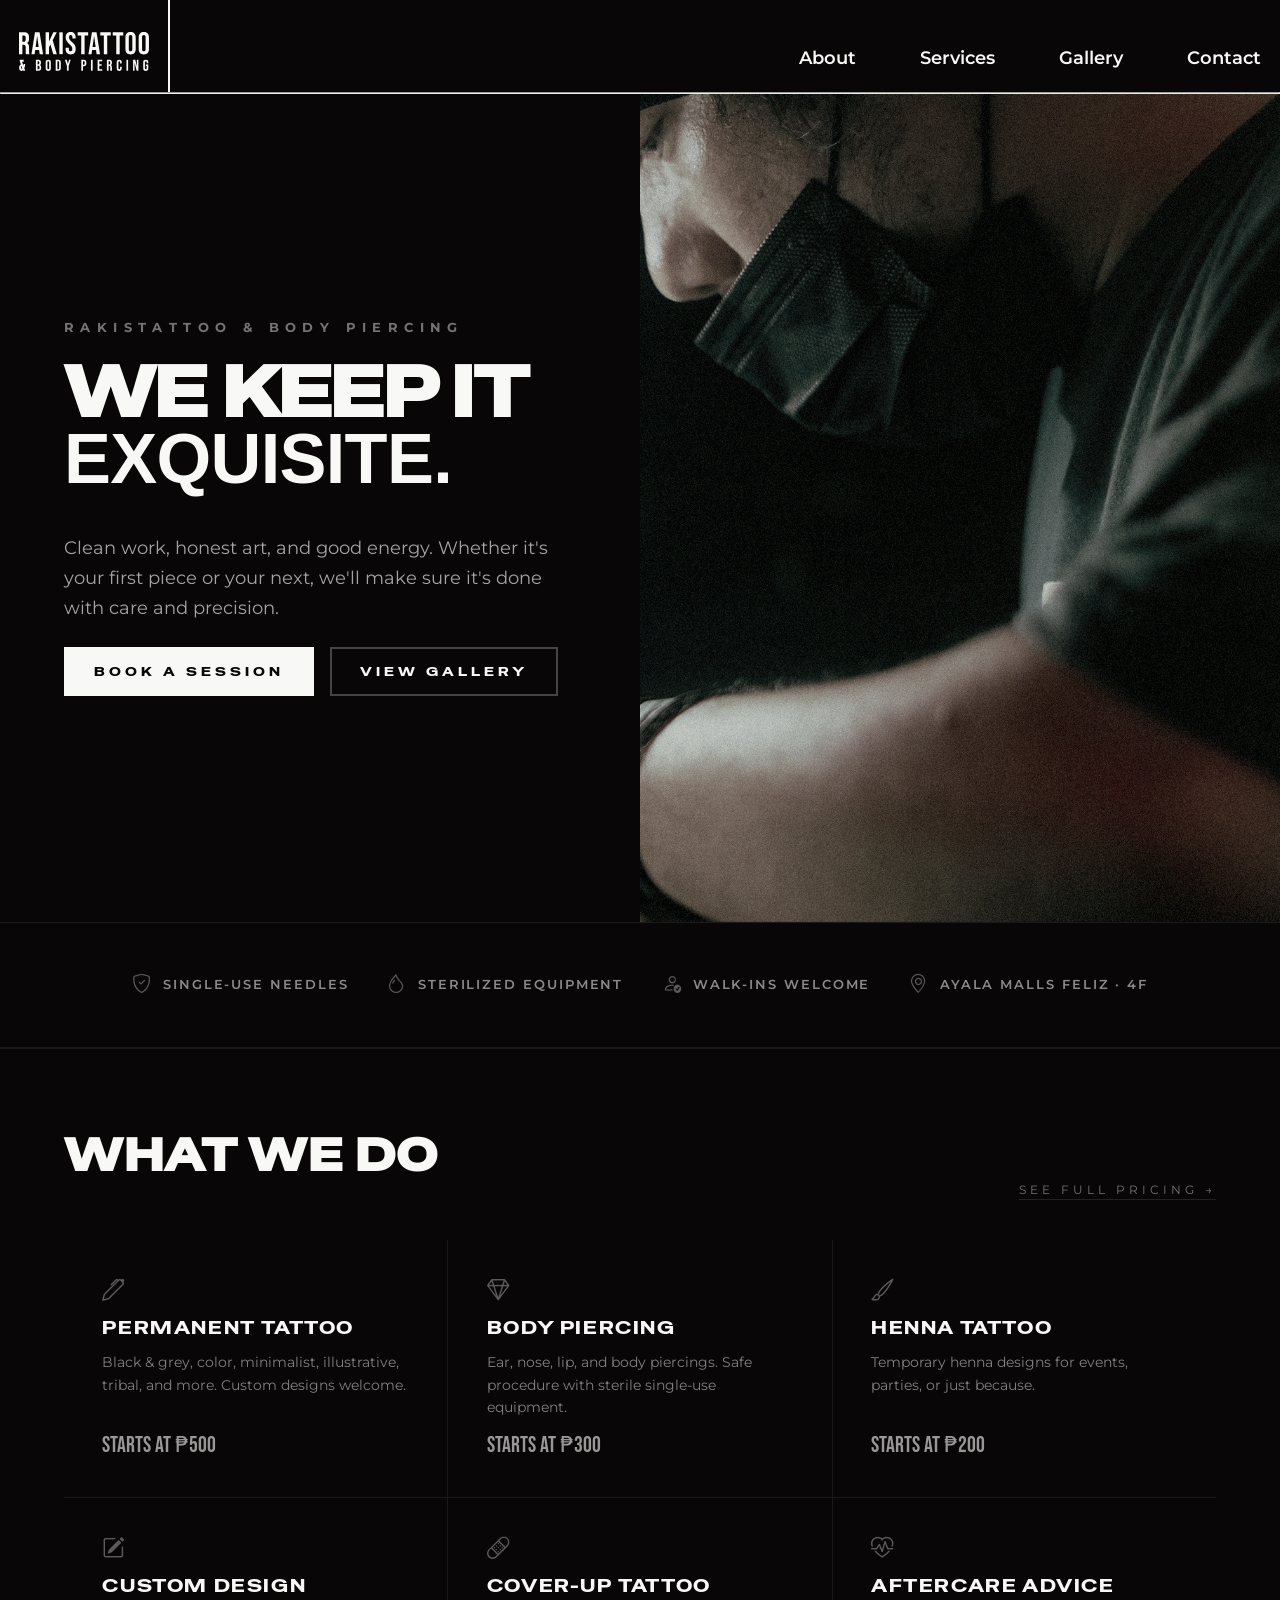
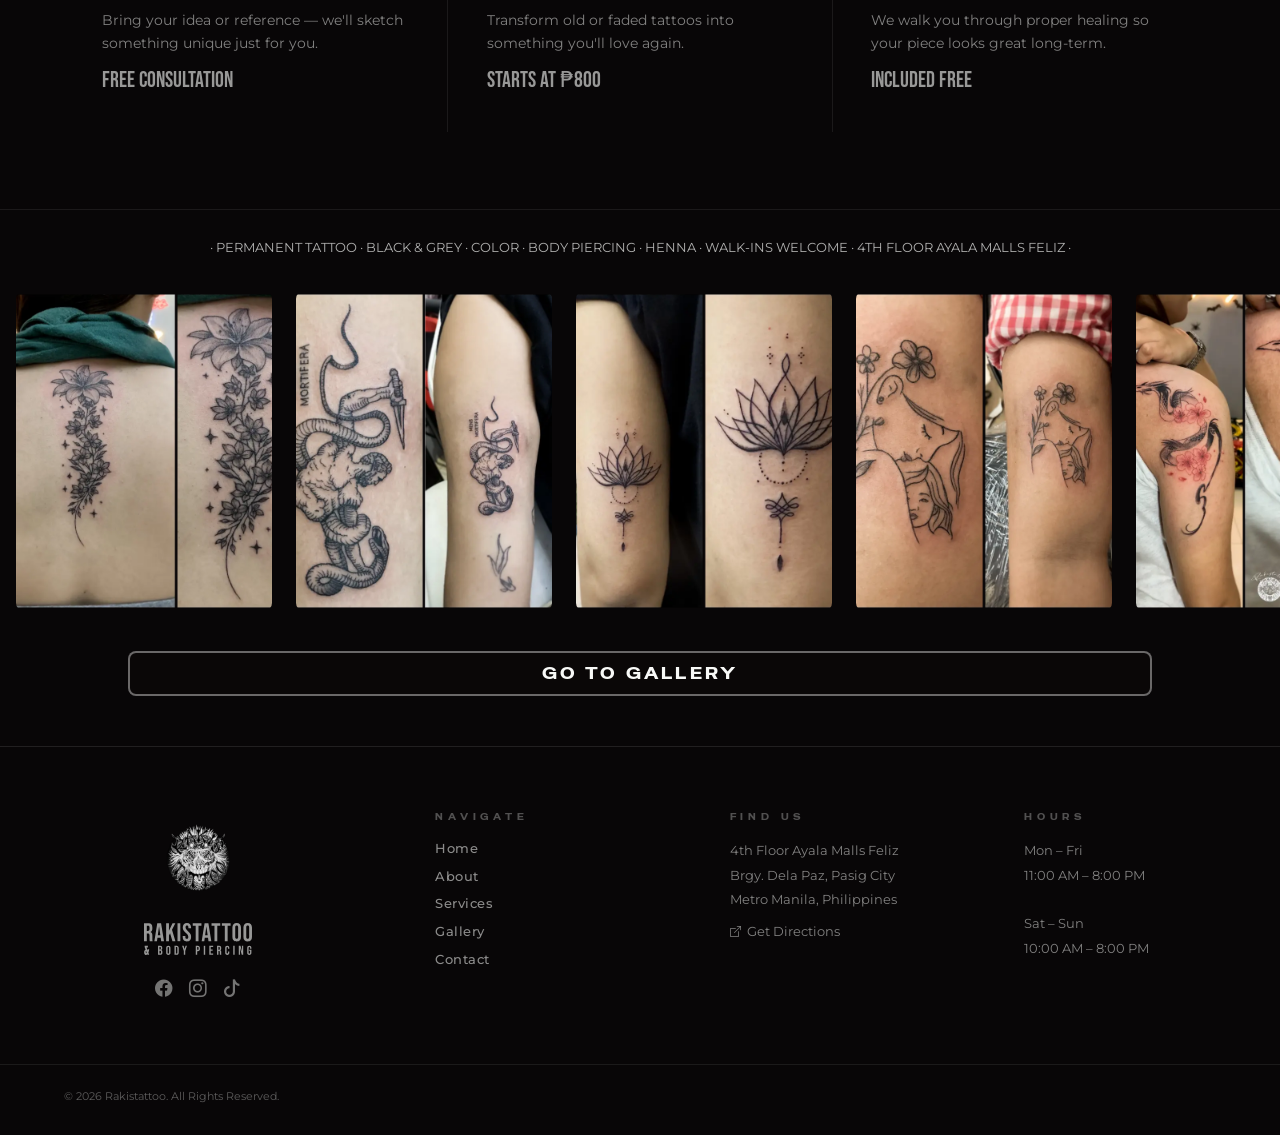
==== commit cfa431ac: "update" ====
--- a/index.html
+++ b/index.html
@@ -5,7 +5,6 @@
     <meta name="viewport" content="width=device-width, initial-scale=1.0">
     <meta name="description" content="Rakistattoo & Body Piercing — clean, quality tattoos and piercings since 2017. Located at 4th Floor Ayala Malls Feliz, Pasig City.">
     <title>Rakistattoo</title>
-    <base href="/WBDV111_MidtermLabExam-RAKISTATTOO/">
     <link rel="icon" type="image/png" href="images/thumbnails/favicon.png">
     <link rel="stylesheet" href="https://cdn.jsdelivr.net/npm/bootstrap-icons/font/bootstrap-icons.css">
     <link rel="preconnect" href="https://fonts.googleapis.com">
@@ -14,7 +13,7 @@
     <link href="https://fonts.googleapis.com/css2?family=Abril+Fatface&family=Fascinate&family=Permanent+Marker&family=Rubik+Marker+Hatch&family=Special+Elite&display=swap" rel="stylesheet">
     <link rel="stylesheet" href="css/style.css">
 </head>
-<body>
+<body class="page-home">
         
     <header>
         <div class="brand">
@@ -30,61 +29,113 @@
                 <li><a href="gallery.html">Gallery</a></li>
                 <li><a href="contact.html">Contact</a></li>
             </ul>
-        <button class="hamburger">
-            <i class="bi bi-list"></i>
-        </button>
+            <button class="hamburger">
+                <i class="bi bi-list"></i>
+            </button>
         </nav>
+        <hr>
     </header>
 
-    <hr>
-
     <main>
-
+        <!-- HERO -->
         <section class="hero">
-            <h1>We keep it 
-                <span class="cycle-word">
-                    exquisite.
-                </span>
+            <img class="hero-bg-img" src="images/full-res/cover.jpg" alt="Rakistattoo studio interior">
+            <div class="hero-left">
+                <p class="hero-eyebrow">Rakistattoo & Body Piercing</p>
+                <h1>
+                    <span class="no-wrap">We keep it</span>
+                    <span class="cycle-word">exquisite.</span>
                 </h1>
-            <div class="hero-text">
-            <p>Clean work, honest art, and good energy.</p>
-            <p>Whether it's your first piece or your next, we'll make sure it's done with care and precision.</p>
-            <a href="contact.html" class="cta-button">Let's Make It Happen.</a>
-            </div>
-        
-            <img src="images/full-res/about-us-2.jpg" alt="Rakistattoo studio interior">
+                <p class="hero-tagline">Clean work, honest art, and good energy. Whether it's your first piece or your next, we'll make sure it's done with care and precision.</p>
+                <div class="hero-actions">
+                    <a href="contact.html#booking-form" class="hero-cta-primary">Book a Session</a>
+                    <a href="gallery.html" class="hero-cta-secondary">View Gallery</a>
+                </div>
+            </div>
+            <div class="hero-right">
+                <img src="images/full-res/cover.jpg" alt="Rakistattoo studio interior">
+            </div>
         </section>
 
-        <section class="features">
-            <div class="feature-card">
-                <span class="feature-number">01</span>
-                <p class="emphasized">Your idea, brought to life.</p>
-                <p>We'll sketch something unique just for you.</p>
-            </div>
-             <div class="feature-card">
-                <span class="feature-number">02</span>
-                <p class="emphasized">Chat with us online!</p>
-                <p>It's quick, easy, and we'll get back to you fast. Walk-ins always welcome.</p>
-            </div>
-             <div class="feature-card">
-                <span class="feature-number">03</span>
-                <p class="emphasized">Your safety is non-negotiable.</p>
-                <p>Single-use needles, fresh setup every time — and we'll walk you through aftercare so your work heals right.</p>
+        <!-- TRUST BAR -->
+        <div class="trust-bar">
+            <div class="trust-item">
+                <i class="bi bi-shield-check"></i>
+                <span>Single-Use Needles</span>
+            </div>
+            <div class="trust-item">
+                <i class="bi bi-droplet"></i>
+                <span>Sterilized Equipment</span>
+            </div>
+            <div class="trust-item">
+                <i class="bi bi-person-check"></i>
+                <span>Walk-ins Welcome</span>
+            </div>
+            <div class="trust-item">
+                <i class="bi bi-geo-alt"></i>
+                <span>Ayala Malls Feliz · 4F</span>
+            </div>
+        </div>
+
+        <!-- SERVICES SNAPSHOT -->
+        <section class="services-snapshot">
+            <div class="services-snapshot-header">
+                <h2>What We Do</h2>
+                <a href="services.html">See Full Pricing →</a>
+            </div>
+            <div class="services-grid">
+                <div class="service-tile">
+                    <i class="bi bi-pen service-tile-icon"></i>
+                    <p class="service-tile-name">Permanent Tattoo</p>
+                    <p class="service-tile-desc">Black & grey, color, minimalist, illustrative, tribal, and more. Custom designs welcome.</p>
+                    <p class="service-tile-price">Starts at ₱500</p>
+                </div>
+                <div class="service-tile">
+                    <i class="bi bi-gem service-tile-icon"></i>
+                    <p class="service-tile-name">Body Piercing</p>
+                    <p class="service-tile-desc">Ear, nose, lip, and body piercings. Safe procedure with sterile single-use equipment.</p>
+                    <p class="service-tile-price">Starts at ₱300</p>
+                </div>
+                <div class="service-tile">
+                    <i class="bi bi-brush service-tile-icon"></i>
+                    <p class="service-tile-name">Henna Tattoo</p>
+                    <p class="service-tile-desc">Temporary henna designs for events, parties, or just because.</p>
+                    <p class="service-tile-price">Starts at ₱200</p>
+                </div>
+                <div class="service-tile">
+                    <i class="bi bi-pencil-square service-tile-icon"></i>
+                    <p class="service-tile-name">Custom Design</p>
+                    <p class="service-tile-desc">Bring your idea or reference — we'll sketch something unique just for you.</p>
+                    <p class="service-tile-price">Free Consultation</p>
+                </div>
+                <div class="service-tile">
+                    <i class="bi bi-bandaid service-tile-icon"></i>
+                    <p class="service-tile-name">Cover-Up Tattoo</p>
+                    <p class="service-tile-desc">Transform old or faded tattoos into something you'll love again.</p>
+                    <p class="service-tile-price">Starts at ₱800</p>
+                </div>
+                <div class="service-tile">
+                    <i class="bi bi-heart-pulse service-tile-icon"></i>
+                    <p class="service-tile-name">Aftercare Advice</p>
+                    <p class="service-tile-desc">We walk you through proper healing so your piece looks great long-term.</p>
+                    <p class="service-tile-price">Included Free</p>
+                </div>
             </div>
         </section>
 
+        <!-- MARQUEE -->
         <section class="marquee">
             <p>· PERMANENT TATTOO · BLACK & GREY · COLOR · BODY PIERCING · HENNA · WALK-INS WELCOME · 4TH FLOOR AYALA MALLS FELIZ ·</p>
             <div class="marquee-content">
                 <img src="images/thumbnails/tattoo-thmb-2.webp" alt="black and grey flower stem tattoo">
-                <img src="images/thumbnails/tattoo-thmb-25.webp" alt="black and grey illustrative snake coiled around a figure with dagger and 'Mens Mortifera' lettering tattoo on upper arm">
-                <img src="images/thumbnails/tattoo-thmb-22.webp" alt="black and grey minimalist tattoo linework of lotus flower">
-                <img src="images/thumbnails/tattoo-thmb-20.webp" alt="black and grey minimalist linework tattoo of mother and daughter">
-                <img src="images/thumbnails/tattoo-thmb-15.webp" alt="black and grey linework of serpentine dragon with pink cherry blossom flowers">
-                <img src="images/thumbnails/tattoo-thmb-16.webp" alt="colored chakra symbols and hamsa hand tattoo running down the spine">
-                <img src="images/thumbnails/tattoo-thmb-12.webp" alt="colored japanese-style maneki-neko lucky cat with daruma doll ">
+                <img src="images/thumbnails/tattoo-thmb-25.webp" alt="snake coiled around a figure tattoo">
+                <img src="images/thumbnails/tattoo-thmb-22.webp" alt="minimalist lotus flower tattoo">
+                <img src="images/thumbnails/tattoo-thmb-20.webp" alt="minimalist linework tattoo of mother and daughter">
+                <img src="images/thumbnails/tattoo-thmb-15.webp" alt="serpentine dragon with cherry blossom tattoo">
+                <img src="images/thumbnails/tattoo-thmb-16.webp" alt="colored chakra symbols tattoo">
+                <img src="images/thumbnails/tattoo-thmb-12.webp" alt="japanese-style maneki-neko lucky cat tattoo">
                 <img src="images/thumbnails/tattoo-thmb-7.webp" alt="geometric hamsa hand with evil eye tattoo">
-                <img src="images/thumbnails/tattoo-thmb-5.webp" alt="tribal pattern black ink tattoo of sun and crescent moon">
+                <img src="images/thumbnails/tattoo-thmb-5.webp" alt="tribal pattern sun and crescent moon tattoo">
                 <img src="images/thumbnails/tattoo-thmb-2.webp" aria-hidden="true">
                 <img src="images/thumbnails/tattoo-thmb-25.webp" aria-hidden="true">
                 <img src="images/thumbnails/tattoo-thmb-22.webp" aria-hidden="true">
@@ -97,32 +148,78 @@
             </div>
             <a href="gallery.html" class="gallery-button">Go To Gallery</a>
         </section>
-        
     </main>
 
-    <footer>
-        <div class="footer-socials">
-            
-            <p class="footer-socials__label">Follow Us On:</p>
-            <ul class="footer-socials__list">
-                <li>
-                    <a href="https://www.facebook.com/rakistattoo/">
-                        <i class="bi bi-facebook"></i>
-                    </a>
-                </li>
-                <li>
-                    <a href="https://www.instagram.com/rakistattoo/">
-                        <i class="bi bi-instagram"></i>
-                    </a>
-                </li>
-                <li>
-                    <a href="https://www.tiktok.com/@rakistattoo">
-                        <i class="bi bi-tiktok"></i>
-                    </a>
-                </li>
-            </ul>
-        </div>
-        <div class="footer-copyright">
+    <footer class="site-footer">
+        <div class="footer-top">
+            <div class="footer-brand">
+                <a href="index.html" class="footer-logo">
+                    <img src="images/full-res/logow.webp" alt="Rakistattoo & Body Piercing">
+                </a>
+                <img src="images/brand.svg" class="brand-svg" alt="Rakistattoo">
+                <div class="footer-socials">
+                    <ul>
+                        <li>
+                            <a href="https://www.facebook.com/rakistattoo/" aria-label="Facebook" target="_blank" rel="noopener">
+                                <i class="bi bi-facebook"></i>
+                            </a>
+                        </li>
+                        <li>
+                            <a href="https://www.instagram.com/rakistattoo/" aria-label="Instagram" target="_blank" rel="noopener">
+                                <i class="bi bi-instagram"></i>
+                            </a>
+                        </li>
+                        <li>
+                            <a href="https://www.tiktok.com/@rakistattoo" aria-label="TikTok" target="_blank" rel="noopener">
+                                <i class="bi bi-tiktok"></i>
+                            </a>
+                        </li>
+                    </ul>
+                </div>
+            </div>
+
+            <div class="footer-col">
+                <p class="footer-col-label">Navigate</p>
+                <ul class="footer-nav">
+                    <li><a href="index.html">Home</a></li>
+                    <li><a href="about.html">About</a></li>
+                    <li><a href="services.html">Services</a></li>
+                    <li><a href="gallery.html">Gallery</a></li>
+                    <li><a href="contact.html">Contact</a></li>
+                </ul>
+            </div>
+
+            <div class="footer-col">
+                <p class="footer-col-label">Find Us</p>
+                <p class="footer-col-text">
+                    4th Floor Ayala Malls Feliz<br>
+                    Brgy. Dela Paz, Pasig City<br>
+                    Metro Manila, Philippines
+                </p>
+                <a class="footer-col-link"
+                    href="https://maps.google.com/?q=Ayala+Malls+Feliz+Pasig"
+                    target="_blank"
+                    rel="noopener">
+                    <i class="bi bi-box-arrow-up-right" style="font-size:0.7rem;"></i>
+                    Get Directions
+                </a>
+            </div>
+
+            <div class="footer-col">
+                <p class="footer-col-label">Hours</p>
+                <p class="footer-col-text">
+                    Mon – Fri<br>
+                    11:00 AM – 8:00 PM<br>
+                    <br>
+                    Sat – Sun<br>
+                    10:00 AM – 8:00 PM<br>
+                    <br>
+                </p>
+            </div>
+        </div>
+
+        <hr>
+        <div class="footer-bottom">
             <p>&copy; 2026 Rakistattoo. All Rights Reserved.</p>
         </div>
     </footer>
@@ -130,6 +227,5 @@
     <div class="backdrop"></div>
 
     <script src="js/script.js"></script>
-
-</body>
+    </body>
 </html>
--- a/css/style.css
+++ b/css/style.css
@@ -1,33 +1,10 @@
 /* ============================================================
    RAKISTATTOO — Main Stylesheet
-   ============================================================
-   TABLE OF CONTENTS
-   1. Variables & Reset
-   2. Typography
-   3. Header & Navigation
-   4. Hero
-   5. Features
-   6. Marquee
-   7. About
-   8. Services & Tables
-   9. Gallery & Lightbox
-   10. Contact
-   11. Footer
-   12. Media Queries
-   ============================================================ */
-
-
-/* ============================================================
+   ========================================================== */
+
+/* ──────────────────────────────────────────────────────────
    1. VARIABLES & RESET
-   ============================================================ */
-
-:root {
-    --bg-color: #F8F9F7;
-    --text-main: #3E3A41;
-    --ink-black: #080607;
-    --accent-gold: #BEB376;
-    --muted-gray: #7B7A7E;
-}
+   ────────────────────────────────────────────────────────── */
 
 * {
     margin: 0;
@@ -35,9 +12,12 @@
     box-sizing: border-box;
 }
 
+html {
+    scroll-behavior: smooth;
+}
+
 body {
     background-color: #080607;
-    margin: auto 0;
 }
 
 body::before {
@@ -60,16 +40,11 @@
     overflow-x: hidden;
 }
 
-hr {
-    color: #F8F9F7;
-    margin: 0;
-}
-
 .backdrop {
     position: fixed;
     inset: 0;
     background: rgba(0, 0, 0, 0.4);
-    z-index: 999;
+    z-index: 900;
     opacity: 0;
     pointer-events: none;
     transition: opacity 0.3s ease;
@@ -80,10 +55,9 @@
     pointer-events: auto;
 }
 
-
-/* ============================================================
+/* ──────────────────────────────────────────────────────────
    2. TYPOGRAPHY
-   ============================================================ */
+   ────────────────────────────────────────────────────────── */
 
 .font-header {
     font-family: "Bebas Neue", sans-serif;
@@ -93,17 +67,16 @@
     letter-spacing: 1px;
 }
 
-.font-title, h1, h2 {
+h1, h2, .font-title {
     font-family: "Special Gothic Expanded One", sans-serif;
     text-transform: uppercase;
     letter-spacing: 0.2rem;
-    font-size: clamp(1rem, 5vh, 3.75rem);
-    color: #F8F9F7;
-    padding: 0;
+    font-size: clamp(1.2rem, 4vh, 2.5rem);
+    color: #F8F9F7;
     margin-bottom: 1rem;
 }
 
-.font-regular, p {
+p, .font-regular {
     font-family: "Montserrat", sans-serif;
 }
 
@@ -120,23 +93,33 @@
     color: #F8F9F7;
 }
 
-
-/* ============================================================
+/* ──────────────────────────────────────────────────────────
    3. HEADER & NAVIGATION
-   ============================================================ */
+   ────────────────────────────────────────────────────────── */
 
 header {
-    position: relative;
+    position: sticky;
+    top: 0;
+    z-index: 998;
     display: flex;
     flex-wrap: nowrap;
     justify-content: space-between;
     align-items: flex-end;
+    background: #080607;
 }
 
 header a {
-    margin: 0;
     text-decoration: none;
     color: inherit;
+}
+
+header hr {
+    position: absolute;
+    bottom: 0;
+    left: 0;
+    width: 100%;
+    margin: 0;
+    color: #F8F9F7;
 }
 
 .brand {
@@ -147,11 +130,11 @@
     font-weight: 500;
     letter-spacing: 1px;
     border-right: 2px solid #F8F9F7;
-    padding: clamp(20px, 2vw, 25px) clamp(20px, 1.5vw, 20px) clamp(0px, 1vw, 5px);
+    padding: clamp(10px, 1vw, 14px) clamp(16px, 1.5vw, 20px) clamp(0px, 0.5vw, 4px);
 }
 
 .brand img {
-    height: clamp(2.5rem, 4vw, 5rem);
+    height: clamp(2rem, 3vw, 3.5rem);
     width: auto;
 }
 
@@ -159,11 +142,7 @@
     display: flex;
     justify-content: space-between;
     align-items: flex-end;
-    padding: 0 5% 15px;
-}
-
-nav {
-    margin: 0 1rem;
+    padding: 0 1.5% 1.5%;
 }
 
 nav ul {
@@ -182,10 +161,6 @@
     position: relative;
     padding-bottom: 0.5rem;
     line-height: 1;
-}
-
-nav ul li a span {
-    display: inline-block;
 }
 
 nav ul li a::after {
@@ -205,167 +180,450 @@
     width: 100%;
 }
 
+.nav-label {
+    display: none;
+}
+
 .hamburger {
     color: #F8F9F7;
     display: none;
-}
-
-
-/* ============================================================
-   4. HERO
-   ============================================================ */
-
-.hero {
+    background: none;
+    border: none;
+    font-size: 2rem;
+    cursor: pointer;
+}
+
+/* ──────────────────────────────────────────────────────────
+   4. HOMEPAGE OVERRIDES
+   ────────────────────────────────────────────────────────── */
+
+body.page-home main {
+    padding: 0;
+    overflow-x: hidden;
+}
+
+/* Hero Section */
+body.page-home main section.hero {
+    display: grid;
+    grid-template-columns: 1fr 1fr;
+    align-items: center;
+    min-height: 92vh;
+    background-color: #080607;
+    color: #F8F9F7;
+    overflow: hidden;
     position: relative;
-    display: flex;
-    flex-direction: column;
-    justify-content: center;
-    border-radius: 2px;
-    gap: 20px;
-    width: 100%;
-    padding: 0 10%;
-    min-height: 85vh;
-    overflow: hidden;
-    background-color: #F8F9F7;
-    color: #080607;
-    margin: 0;
-    text-align: justify;
-    text-justify: inter-word;
-}
-
-.hero-text {
+}
+
+body.page-home main section.hero > img.hero-bg-img {
+    display: none;
+}
+
+body.page-home main section.hero div.hero-left {
+    display: flex;
+    flex-direction: column;
+    gap: 1.5rem;
+    padding: clamp(2rem, 6vw, 6rem) clamp(2rem, 5vw, 5rem);
     position: relative;
     z-index: 2;
 }
 
-.hero h1 {
-    font-size: clamp(3rem, 4vw, 5.5rem);
+body.page-home main section.hero div.hero-left p.hero-eyebrow {
+    font-family: "Montserrat", sans-serif;
+    font-size: clamp(0.6rem, 1vw, 0.8rem);
+    font-weight: 700;
+    letter-spacing: 0.4rem;
+    text-transform: uppercase;
+    color: #F8F9F7;
+    opacity: 0.45;
+}
+
+body.page-home main section.hero div.hero-left h1 {
+    font-family: "Special Gothic Expanded One", sans-serif;
+    font-size: clamp(2.8rem, 5.5vw, 7rem);
+    color: #F8F9F7;
+    line-height: 0.95;
+    text-transform: uppercase;
+    letter-spacing: -0.01em;
+}
+
+body.page-home main section.hero div.hero-left h1 span.no-wrap {
+    display: block;
+    white-space: nowrap;
+}
+
+body.page-home main section.hero div.hero-left p.hero-tagline {
+    font-family: "Montserrat", sans-serif;
+    font-size: clamp(0.85rem, 1.4vw, 1.1rem);
+    color: #F8F9F7;
+    opacity: 0.65;
+    line-height: 1.7;
+    max-width: 42ch;
+}
+
+body.page-home main section.hero div.hero-left div.hero-actions {
+    display: flex;
+    gap: 1rem;
+    flex-wrap: wrap;
+}
+
+body.page-home main section.hero div.hero-left div.hero-actions a.hero-cta-primary {
+    display: inline-block;
+    background: #F8F9F7;
     color: #080607;
+    font-family: "Special Gothic Expanded One", sans-serif;
+    font-size: clamp(0.6rem, 1vw, 0.8rem);
+    letter-spacing: 0.25rem;
+    text-transform: uppercase;
+    text-decoration: none;
+    padding: 14px 28px;
+    border: 2px solid #F8F9F7;
+    transition: background 0.25s ease, color 0.25s ease;
+}
+
+body.page-home main section.hero div.hero-left div.hero-actions a.hero-cta-primary:hover {
+    background: transparent;
+    color: #F8F9F7;
+}
+
+body.page-home main section.hero div.hero-left div.hero-actions a.hero-cta-secondary {
+    display: inline-block;
+    background: transparent;
+    color: #F8F9F7;
+    font-family: "Special Gothic Expanded One", sans-serif;
+    font-size: clamp(0.6rem, 1vw, 0.8rem);
+    letter-spacing: 0.25rem;
+    text-transform: uppercase;
+    text-decoration: none;
+    padding: 14px 28px;
+    border: 2px solid rgba(248, 249, 247, 0.25);
+    transition: border-color 0.25s ease;
+}
+
+body.page-home main section.hero div.hero-left div.hero-actions a.hero-cta-secondary:hover {
+    border-color: #F8F9F7;
+}
+
+body.page-home main section.hero div.hero-right {
+    display: block;
     position: relative;
-    padding: 10px;
-    margin: 0 0 1rem;
-    z-index: 2;
-}
-
-.hero p {
+    height: 92vh;
+    overflow: hidden;
+}
+
+body.page-home main section.hero div.hero-right img {
+    display: block;
+    width: 100%;
+    height: 100%;
+    object-fit: cover;
+    object-position: center 30%;
+    filter: grayscale(0.7) contrast(110%);
+    opacity: 0.8;
+}
+
+/* Trust Bar */
+body.page-home main div.trust-bar {
+    display: flex;
+    justify-content: center;
+    gap: clamp(1rem, 3vw, 6rem);
+    padding: clamp(2rem, 4vw, 3.5rem) 5%;
+    border-top: 1px solid rgba(248, 249, 247, 0.08);
+    border-bottom: 1px solid rgba(248, 249, 247, 0.08);
+}
+
+body.page-home main div.trust-bar div.trust-item {
+    display: flex;
+    align-items: center;
+    gap: 0.75rem;
+}
+
+body.page-home main div.trust-bar div.trust-item i {
+    font-size: 1.2rem;
+    color: #F8F9F7;
+    opacity: 0.35;
+}
+
+body.page-home main div.trust-bar div.trust-item span {
+    font-family: "Montserrat", sans-serif;
+    font-size: clamp(0.5rem, 1vw, 0.85rem);
+    font-weight: 600;
+    letter-spacing: clamp(0.05rem, 0.15vw, 0.15rem);
+    text-transform: uppercase;
+    color: #F8F9F7;
+    opacity: 0.55;
+    white-space: nowrap;
+}
+
+/* Services Snapshot */
+body.page-home main section.services-snapshot {
+    padding: clamp(3rem, 6vw, 6rem) 5%;
+    border-top: 1px solid rgba(248, 249, 247, 0.08);
+    border-bottom: 1px solid rgba(248, 249, 247, 0.08);
+}
+
+body.page-home main section.services-snapshot div.services-snapshot-header {
+    display: flex;
+    justify-content: space-between;
+    align-items: flex-end;
+    margin-bottom: 2.5rem;
+    flex-wrap: wrap;
+    gap: 1rem;
+}
+
+body.page-home main section.services-snapshot div.services-snapshot-header h2 {
+    font-family: "Special Gothic Expanded One", sans-serif;
+    font-size: clamp(1.5rem, 3.5vw, 3rem);
+    color: #F8F9F7;
+    text-transform: uppercase;
+    letter-spacing: 0.1rem;
+}
+
+body.page-home main section.services-snapshot div.services-snapshot-header a {
+    font-family: "Montserrat", sans-serif;
+    font-size: 0.75rem;
+    letter-spacing: 0.25rem;
+    text-transform: uppercase;
+    color: #F8F9F7;
+    opacity: 0.45;
+    text-decoration: none;
+    border-bottom: 1px solid rgba(248, 249, 247, 0.25);
+    padding-bottom: 2px;
+    transition: opacity 0.2s ease;
+}
+
+body.page-home main section.services-snapshot div.services-snapshot-header a:hover {
+    opacity: 1;
+}
+
+body.page-home main section.services-snapshot div.services-grid {
+    display: grid;
+    grid-template-columns: repeat(3, 1fr);
+    gap: 1px;
+    background: rgba(248, 249, 247, 0.08);
+}
+
+body.page-home main section.services-snapshot div.services-grid div.service-tile {
+    background: #080607;
+    padding: clamp(1.5rem, 3vw, 2.5rem);
+    display: flex;
+    flex-direction: column;
+    gap: 0.75rem;
+    transition: background 0.25s ease;
     position: relative;
-    z-index: 2;
-    font-size: clamp(1.3rem, 2.5vw, 1.7rem);
-    font-weight: 500;
-    text-align: justify;
-    line-height: 1.4rem;
-    padding: 10px;
-    margin: 0 0 1rem;
-}
-
-.hero img {
+    overflow: hidden;
+}
+
+body.page-home main section.services-snapshot div.services-grid div.service-tile::before {
+    content: '';
     position: absolute;
     top: 0;
     left: 0;
+    width: 2px;
+    height: 0;
+    background: #F8F9F7;
+    transition: height 0.3s ease;
+}
+
+body.page-home main section.services-snapshot div.services-grid div.service-tile:hover::before {
+    height: 100%;
+}
+
+body.page-home main section.services-snapshot div.services-grid div.service-tile:hover {
+    background: rgba(248, 249, 247, 0.04);
+}
+
+body.page-home main section.services-snapshot div.services-grid div.service-tile i.service-tile-icon {
+    font-size: 1.4rem;
+    color: #F8F9F7;
+    opacity: 0.35;
+}
+
+body.page-home main section.services-snapshot div.services-grid div.service-tile p.service-tile-name {
+    font-family: "Special Gothic Expanded One", sans-serif;
+    font-size: clamp(0.85rem, 1.5vw, 1.1rem);
+    text-transform: uppercase;
+    letter-spacing: 0.1rem;
+    color: #F8F9F7;
+}
+
+body.page-home main section.services-snapshot div.services-grid div.service-tile p.service-tile-desc {
+    font-family: "Montserrat", sans-serif;
+    font-size: clamp(0.75rem, 1.2vw, 0.875rem);
+    color: #F8F9F7;
+    opacity: 0.5;
+    line-height: 1.6;
+}
+
+body.page-home main section.services-snapshot div.services-grid div.service-tile p.service-tile-price {
+    font-family: "Bebas Neue", sans-serif;
+    font-size: clamp(1rem, 2vw, 1.4rem);
+    color: #F8F9F7;
+    opacity: 0.6;
+    margin-top: auto;
+}
+
+body.page-home div.booking-modal-overlay {
+    position: fixed;
+    inset: 0;
+    background: rgba(0, 0, 0, 0.85);
+    z-index: 1100;
+    display: flex;
+    align-items: center;
+    justify-content: center;
+    opacity: 0;
+    pointer-events: none;
+    transition: opacity 0.3s ease;
+    padding: 1rem;
+}
+
+body.page-home div.booking-modal-overlay.open {
+    opacity: 1;
+    pointer-events: auto;
+}
+
+body.page-home div.booking-modal-overlay div.booking-modal {
+    background: #0f0d0e;
+    border: 1px solid rgba(248, 249, 247, 0.15);
     width: 100%;
-    height: 100%;
-    object-fit: cover;
-    object-position: 0% 50%;
-    z-index: 1;
+    max-width: 520px;
+    max-height: 90vh;
+    overflow-y: auto;
+    padding: clamp(1.5rem, 4vw, 3rem);
+    transform: translateY(20px);
+    transition: transform 0.3s ease;
+    position: relative;
+    scrollbar-width: thin;
+    scrollbar-color: rgba(248, 249, 247, 0.3) transparent;
+}
+
+body.page-home div.booking-modal-overlay div.booking-modal::-webkit-scrollbar {
+    width: 4px;
+}
+
+body.page-home div.booking-modal-overlay div.booking-modal::-webkit-scrollbar-track {
+    background: transparent;
+}
+
+body.page-home div.booking-modal-overlay div.booking-modal::-webkit-scrollbar-thumb {
+    background: rgba(248, 249, 247, 0.3);
+}
+
+body.page-home div.booking-modal-overlay.open div.booking-modal {
+    transform: translateY(0);
+}
+
+body.page-home div.booking-modal-overlay div.booking-modal button.booking-modal-close {
+    position: absolute;
+    top: 1.25rem;
+    right: 1.25rem;
+    background: none;
+    border: none;
+    color: #F8F9F7;
+    font-size: 1.4rem;
+    cursor: pointer;
     opacity: 0.4;
-    filter: blur(2.5px) contrast(100%) invert(1);
-    transform: scale(1.1);
-}
-
-.cycle-word {
-    display: inline;
-    line-height: 1;
-    min-width: 100%;
-    transition: color 0.4s ease;
-}
-
-/* .hero h1:hover .cycle-word {
-    color: #ffffff;
-} */
-
-.cta-button {
-    position: relative;
-    z-index: 5;
-    background: rgba(255, 255, 255, 0.1);
-    backdrop-filter: blur(3px) contrast(200%);
-    border: 2px solid rgba(0, 0, 0, 0.4);
-    border-radius: 8px;
+    transition: opacity 0.2s ease;
+}
+
+body.page-home div.booking-modal-overlay div.booking-modal button.booking-modal-close:hover {
+    opacity: 1;
+}
+
+body.page-home div.booking-modal-overlay div.booking-modal h3 {
+    font-family: "Special Gothic Expanded One", sans-serif;
+    font-size: clamp(1.1rem, 2.5vw, 1.6rem);
+    color: #F8F9F7;
+    text-transform: uppercase;
+    letter-spacing: 0.1rem;
+    margin-bottom: 0.4rem;
+}
+
+body.page-home div.booking-modal-overlay div.booking-modal p.modal-sub {
+    font-family: "Montserrat", sans-serif;
+    font-size: 0.8rem;
+    color: #F8F9F7;
+    opacity: 0.45;
+    margin-bottom: 2rem;
+}
+
+body.page-contact div.form-sub {
+    margin-bottom: 0.3rem;
+}
+
+body.page-home div.booking-modal-overlay div.booking-modal div.form-group {
+    display: flex;
+    flex-direction: column;
+    gap: 0.4rem;
+    margin-bottom: 1.1rem;
+}
+
+body.page-home div.booking-modal-overlay div.booking-modal div.form-group label {
+    font-family: "Montserrat", sans-serif;
+    font-size: 0.65rem;
+    font-weight: 700;
+    letter-spacing: 0.2rem;
+    text-transform: uppercase;
+    color: #F8F9F7;
+    opacity: 0.45;
+}
+
+body.page-home div.booking-modal-overlay div.booking-modal div.form-group input,
+body.page-home div.booking-modal-overlay div.booking-modal div.form-group select,
+body.page-home div.booking-modal-overlay div.booking-modal div.form-group textarea {
+    background: rgba(248, 249, 247, 0.05);
+    border: 1px solid rgba(248, 249, 247, 0.15);
+    color: #F8F9F7;
+    font-family: "Montserrat", sans-serif;
+    font-size: 0.875rem;
+    padding: 12px 14px;
+    outline: none;
+    transition: border-color 0.2s ease;
+    width: 100%;
+}
+
+body.page-home div.booking-modal-overlay div.booking-modal div.form-group select option {
+    background: #0f0d0e;
+}
+
+body.page-home div.booking-modal-overlay div.booking-modal div.form-group input:focus,
+body.page-home div.booking-modal-overlay div.booking-modal div.form-group select:focus,
+body.page-home div.booking-modal-overlay div.booking-modal div.form-group textarea:focus {
+    border-color: rgba(248, 249, 247, 0.5);
+}
+
+body.page-home div.booking-modal-overlay div.booking-modal div.form-group textarea {
+    resize: vertical;
+    min-height: 90px;
+}
+
+body.page-home div.booking-modal-overlay div.booking-modal div.form-row {
+    display: grid;
+    grid-template-columns: 1fr 1fr;
+    gap: 1rem;
+}
+
+body.page-home div.booking-modal-overlay div.booking-modal button.form-submit {
+    width: 100%;
+    background: #F8F9F7;
     color: #080607;
-    -webkit-text-stroke: 1px rgba(19, 18, 18, 0.474);
-    padding: 10px 25px;
-    font-family: "Special Gothic Expanded One", sans-serif;
-    text-transform: uppercase;
-    letter-spacing: 0.2rem;
-    text-decoration: none;
-    text-align: center;
-    display: block;
-    margin: 30px auto;
-    max-width: 95%;
-    transition: background 0.3s ease, color 0.3s ease, border-color 0.3s ease;
-}
-
-.cta-button:hover {
-    background: rgba(0, 0, 0, 0.85);
-    color: #fff;
-    -webkit-text-stroke: 1px rgba(255, 255, 255, 0.4);
-    border-color: rgba(0, 0, 0, 0.8);
-}
-
-
-/* ============================================================
-   5. FEATURES
-   ============================================================ */
-
-.features {
-    display: flex;
-    flex-direction: column;
-    gap: 2rem;
-    margin: 2rem 0 0;
-}
-
-.feature-card {
-    position: relative;
-    overflow: hidden;
-    background: #F8F9F7;
-    padding: 2rem;
-    box-shadow: 0 4px 8px rgba(0, 0, 0, 0.1);
-    border-radius: 2px;
-    opacity: 0;
-    transform: translateX(80px);
-    transition: opacity 1.2s ease, transform 0.6s ease;
-}
-
-.feature-card.visible {
-    opacity: 1;
-    transform: translateX(0);
-}
-
-.feature-number {
-    position:absolute;
-    top: 50%;
-    transform: translateY(-50%);
-    right: 1rem;
-    font-family: 'Bebas Neue', sans-serif;
-    font-size: clamp(5rem, 10vw, 8rem);
-    color: rgba(0, 0, 0, 0.06);
-    line-height: 1;
-    pointer-events: none;
-    user-select: none;
-}
-
-.feature-card:nth-child(1) { background: #F8F9F7; }
-.feature-card:nth-child(2) { background: #EDEEE9; }
-.feature-card:nth-child(3) { background: #e0e1dd  ; }
-
-.feature-card p {
-    background: none;
-    padding: 0;
-}
-
-
-/* ============================================================
-   6. MARQUEE
-   ============================================================ */
+    border: 2px solid #F8F9F7;
+    font-family: "Special Gothic Expanded One", sans-serif;
+    font-size: 0.7rem;
+    letter-spacing: 0.25rem;
+    text-transform: uppercase;
+    padding: 16px;
+    cursor: pointer;
+    margin-top: 0.75rem;
+    transition: background 0.2s ease, color 0.2s ease;
+}
+
+body.page-home div.booking-modal-overlay div.booking-modal button.form-submit:hover {
+    background: transparent;
+    color: #F8F9F7;
+}
+
+/* ──────────────────────────────────────────────────────────
+   5. MARQUEE (Homepage)
+   ────────────────────────────────────────────────────────── */
 
 .marquee {
     opacity: 0;
@@ -381,10 +639,9 @@
 
 .marquee p {
     white-space: nowrap;
-    display: block;
     width: 100%;
-    font-size: clamp(0.52rem, 1vw, 3rem);
-    text-align-last: justify;
+    text-align: center;
+    font-size: clamp(0.52rem, 1vw, 2rem);
     color: #F8F9F7;
     opacity: 0.7;
     padding: 20px 0;
@@ -412,7 +669,8 @@
     to { transform: translateX(-50%); }
 }
 
-.gallery-button {
+.gallery-button,
+.gallery-cta-button {
     position: relative;
     z-index: 5;
     background: rgba(30, 25, 17, 0.1);
@@ -426,158 +684,353 @@
     text-decoration: none;
     text-align: center;
     display: block;
-    margin: 40px auto 0px;
+    margin: 40px auto 40px;
     width: 80vw;
     transition: background 0.3s ease, color 0.3s ease, border-color 0.3s ease;
 }
 
-.gallery-button:hover {
+.gallery-button:hover,
+.gallery-cta-button:hover {
     background: #F8F9F7;
     color: #080607;
     border-color: #F8F9F7;
 }
 
-
-
-/* ============================================================
-   7. ABOUT
-   ============================================================ */
-
-.about {
+/* ──────────────────────────────────────────────────────────
+   6. ABOUT PAGE
+   ────────────────────────────────────────────────────────── */
+
+body.page-about main {
+    padding: 0;
+}
+
+body.page-about section.about-hero {
+    position: relative;
+    min-height: 50vh;
+    display: flex;
+    flex-direction: column;
+    align-items: center;
+    justify-content: center;
+    text-align: center;
+    padding: 4rem 2rem;
+    overflow-x: hidden;
+}
+
+
+body.page-about section.about-hero h1.about-hero-title {
+    font-family: "Special Gothic Expanded One", sans-serif;
+    font-size: clamp(1rem, 6vw, 3rem);
+    color: #F8F9F7;
+    text-transform: uppercase;
+    letter-spacing: 0.2rem;
+    margin-bottom: 0;
+}
+
+body.page-about section.about-hero div.about-hero-content {
+    position: relative;
+    z-index: 2;
+    display: flex;
+    flex-direction: column;
+    align-items: center;
+    gap: 1.25rem;
+}
+
+body.page-about section.about-hero div.about-hero-content img.about-hero-logo {
+    height: 10rem;
+    opacity: 0.9;
+}
+
+body.page-about section.about-hero div.about-hero-content img.about-hero-wordmark {
+    height: 2.9rem;
+    opacity: 0.9;
+    max-width: 90%;
+}
+
+body.page-about section.about-hero div.about-hero-content p.about-hero-eyebrow {
+    font-family: "Montserrat", sans-serif;
+    font-size: 0.65rem;
+    font-weight: 700;
+    letter-spacing: 0.4rem;
+    text-transform: uppercase;
+    color: #F8F9F7;
+    opacity: 0.4;
+}
+
+body.page-about section.about-section {
     display: grid;
     grid-template-columns: 1fr 1fr;
-    gap: 20px;
-    align-items: stretch;
-    height: 90vh;
-    padding: 0.5rem 0;
-}
-
-.about h1 {
-    padding: 0.5rem 0;
-}
-
-.about-image-main {
-    height: 100%;
-    min-height: 0;
-}
-
-.about-image-main img {
+    min-height: 40vh;
+    border-top: 1px solid rgba(248, 249, 247, 0.08);
+}
+
+body.page-about section.about-section.reverse {
+    direction: rtl;
+}
+
+body.page-about section.about-section.reverse > * {
+    direction: ltr;
+}
+
+body.page-about section.about-section div.about-section-img {
+    overflow: hidden;
+    position: relative;
+}
+
+body.page-about section.about-section div.about-section-img img {
     width: 100%;
     height: 100%;
     object-fit: cover;
-    border-radius: 8px;
-}
-
-.about-side-container {
+    filter: grayscale(15%) contrast(105%);
+    transition: transform 0.6s ease;
+}
+
+body.page-about section.about-section div.about-section-img:hover img {
+    transform: scale(1.03);
+}
+
+body.page-about section.about-section div.about-section-text {
+    display: flex;
+    flex-direction: column;
+    justify-content: center;
+    gap: 1.25rem;
+    padding: clamp(2.5rem, 6vw, 5rem) clamp(2rem, 5vw, 5rem);
+    background: #080607;
+}
+
+body.page-about section.about-section div.about-section-text p.section-label {
+    font-family: "Special Gothic Expanded One", sans-serif;
+    font-size: 0.55rem;
+    letter-spacing: 0.35rem;
+    text-transform: uppercase;
+    color: #F8F9F7;
+    opacity: 0.3;
+}
+
+body.page-about section.about-section div.about-section-text h2 {
+    font-family: "Special Gothic Expanded One", sans-serif;
+    font-size: clamp(1.1rem, 2.2vw, 1.8rem);
+    color: #F8F9F7;
+    text-transform: uppercase;
+    letter-spacing: 0.05rem;
+    line-height: 1.1;
+}
+
+body.page-about section.about-section div.about-section-text p.section-body {
+    font-family: "Montserrat", sans-serif;
+    font-size: clamp(0.78rem, 1.1vw, 0.9rem);
+    color: #F8F9F7;
+    opacity: 0.6;
+    line-height: 1.85;
+    text-align: justify;
+}
+
+/* ──────────────────────────────────────────────────────────
+   7. SERVICES PAGE
+   ────────────────────────────────────────────────────────── */
+
+body.page-services main {
+    padding: 0;
+    overflow-x: hidden;
+}
+
+body.page-services div.services-header {
+    padding: clamp(2rem, 4vw, 4rem) 5%;
+    border-bottom: 1px solid rgba(248, 249, 247, 0.08);
+}
+
+body.page-services div.services-header p.services-eyebrow {
+    font-family: "Special Gothic Expanded One", sans-serif;
+    font-size: 0.55rem;
+    letter-spacing: 0.35rem;
+    text-transform: uppercase;
+    color: #F8F9F7;
+    opacity: 0.3;
+    margin-bottom: 0.75rem;
+}
+
+body.page-services div.services-header h1 {
+    font-family: "Special Gothic Expanded One", sans-serif;
+    color: #F8F9F7;
+    text-transform: uppercase;
+    letter-spacing: 0.05rem;
+    line-height: 1;
+    margin-bottom: 0.75rem;
+}
+
+body.page-contact input[type="date"] {
+    color: #F8F9F7;
+}
+
+body.page-contact input[type="date"]::-webkit-calendar-picker-indicator {
+    background-color: transparent;
+    filter: invert(1) brightness(100%);
+    cursor: pointer;
+}
+
+body.page-contact input[type="date"]::-webkit-calendar-picker-indicator:hover {
+    opacity: 0.7;
+}
+
+body.page-services div.services-header p.services-note {
+    font-family: "Montserrat", sans-serif;
+    font-size: clamp(0.75rem, 1.1vw, 0.875rem);
+    color: #F8F9F7;
+    opacity: 0.4;
+    max-width: 55ch;
+}
+
+body.page-services section.services-body {
+    padding: clamp(2rem, 4vw, 4rem) 5%;
+    display: flex;
+    flex-direction: column;
+    gap: clamp(3rem, 5vw, 5rem);
+}
+
+body.page-services div.table-group {
+    display: flex;
+    flex-direction: column;
+    gap: 1rem;
+}
+
+body.page-services div.table-group-label {
+    display: flex;
+    align-items: baseline;
+    gap: 1rem;
+    padding-bottom: 0.75rem;
+    border-bottom: 1px solid rgba(248, 249, 247, 0.08);
+}
+
+body.page-services div.table-group-label h2 {
+    font-family: "Special Gothic Expanded One", sans-serif;
+    font-size: clamp(0.9rem, 1.8vw, 1.3rem);
+    color: #F8F9F7;
+    text-transform: uppercase;
+    letter-spacing: 0.1rem;
+}
+
+body.page-services div.table-group-label span.table-group-sub {
+    font-family: "Montserrat", sans-serif;
+    font-size: 0.7rem;
+    color: #F8F9F7;
+    opacity: 0.3;
+    letter-spacing: 0.1rem;
+}
+
+body.page-services table {
+    width: 100%;
+    border-collapse: collapse;
+    font-family: "Montserrat", sans-serif;
+    color: #F8F9F7;
+}
+
+body.page-services thead tr {
+    border-bottom: 1px solid rgba(248, 249, 247, 0.2);
+}
+
+body.page-services th {
+    font-family: "Montserrat", sans-serif;
+    font-weight: 700;
+    font-size: 0.65rem;
+    letter-spacing: 0.15rem;
+    text-transform: uppercase;
+    color: #F8F9F7;
+    opacity: 0.35;
+    padding-bottom: 0.6rem;
+    text-align: left;
+}
+
+body.page-services th.price {
+    text-align: right;
+}
+
+body.page-services td {
+    padding: 0.7rem 0;
+    font-size: clamp(0.78rem, 1.1vw, 0.9rem);
+    border-bottom: 1px solid rgba(248, 249, 247, 0.07);
+}
+
+body.page-services td.price {
+    text-align: right;
+    font-family: "Bebas Neue", sans-serif;
+    font-size: clamp(0.95rem, 1.3vw, 1.1rem);
+    opacity: 0.75;
+}
+
+body.page-services tbody tr:hover td {
+    background: rgba(248, 249, 247, 0.03);
+}
+
+body.page-services div.piercing-grid {
     display: grid;
-    grid-template-rows: 1fr 1fr;
-    gap: 20px;
-    min-height: 0;
-}
-
-.about-accent-images {
-    min-height: 0;
-}
-
-.about-accent-images img {
-    width: 100%;
-    height: 100%;
-    object-fit: cover;
-    border-radius: 8px;
-    object-position: center 60%;
-    filter:grayscale(30%) hue-rotate(-5deg);
-}
-
-.about-text p {
-    line-height: clamp(1.2, 2.5vw, 2.2);
-    text-align: justify;
-    font-size: clamp(0.5rem, 2vw + 1rem, 1.5rem);
-    color: #F8F9F7;
-}
-
-
-/* ============================================================
-   8. SERVICES & TABLES
-   ============================================================ */
-
-.services-pricetables {
-    max-width: 1100px;
-    margin: 0 auto;
-    padding: 1rem 0;
-}
-
-.services-pricetables h2 {
-    font-family: "Special Gothic Expanded One", sans-serif;
-    text-transform: uppercase;
-    color: #F8F9F7;
-    font-size: clamp(1.5rem, 3.5vw, 3rem);
-    padding: clamp(0.5rem, 0.5vw, 1.5rem) 0;
-    margin-top: 1rem;
-}
-
-table {
-    width: 100%;
-    table-layout: fixed;
-    border-collapse: collapse;
-    font-family: "Montserrat", sans-serif;
-    color: #F8F9F7;
-    margin-bottom: 2rem;
-}
-
-thead {
-    border-bottom: 2px solid #F8F9F7;
-}
-
-th {
-    font-family: "Special Gothic Expanded One", sans-serif;
-    text-transform: uppercase;
-    font-size: clamp(1rem, 1.25vw, 2.5rem);
-    letter-spacing: 0.1rem;
-    padding: clamp(1rem, 2vw, 2rem) 0;
-    text-align: left;
-}
-
-td {
-    padding: clamp(0.65rem, 1.5vw, 1.25rem) clamp(0.25rem, 0.5vw, 0.75rem);
-    font-size: clamp(1rem, 2vw, 2.5rem);
-    vertical-align: middle;
-}
-
-tr {
-    border-bottom: 1px solid rgba(248, 249, 247, 0.15);
-}
-
-tr:last-child td {
-    border-bottom: none;
-}
-
-td:first-child {
-    width: 60%;
-}
-
-.price {
-    text-align: right;
-}
-
-tr:hover td {
-    background-color: rgba(248, 249, 247, 0.05);
-}
-
-tr:hover td:first-child {
-    border-right: 1px solid #F8F9F7;
-}
-
-
-/* ============================================================
-   9. GALLERY & LIGHTBOX
-   ============================================================ */
+    grid-template-columns: repeat(3, 1fr);
+    gap: 1px;
+    background: rgba(248, 249, 247, 0.08);
+}
+
+body.page-services div.piercing-grid div.piercing-grid-cell {
+    background: #080607;
+    padding: clamp(1rem, 2vw, 1.5rem);
+    display: flex;
+    flex-direction: column;
+    gap: 0.75rem;
+}
+
+body.page-services div.piercing-grid div.piercing-grid-cell p.piercing-cell-label {
+    font-family: "Special Gothic Expanded One", sans-serif;
+    font-size: 0.55rem;
+    letter-spacing: 0.3rem;
+    text-transform: uppercase;
+    color: #F8F9F7;
+    opacity: 0.3;
+}
+
+body.page-services div.henna-row {
+    display: flex;
+    gap: 1px;
+    background: rgba(248, 249, 247, 0.08);
+}
+
+body.page-services div.henna-row div.henna-item {
+    background: #080607;
+    flex: 1;
+    padding: clamp(1rem, 2vw, 1.5rem);
+    display: flex;
+    justify-content: space-between;
+    align-items: center;
+}
+
+body.page-services div.henna-row div.henna-item p.henna-size {
+    font-family: "Montserrat", sans-serif;
+    font-size: clamp(0.78rem, 1.1vw, 0.9rem);
+    color: #F8F9F7;
+    opacity: 0.65;
+}
+
+body.page-services div.henna-row div.henna-item p.henna-price {
+    font-family: "Bebas Neue", sans-serif;
+    font-size: clamp(1rem, 1.5vw, 1.2rem);
+    color: #F8F9F7;
+    opacity: 0.75;
+}
+
+body.page-services p.services-disclaimer {
+    font-family: "Montserrat", sans-serif;
+    font-size: 0.7rem;
+    color: #F8F9F7;
+    opacity: 0.3;
+    line-height: 1.8;
+    padding: 1.5rem 5% clamp(3rem, 5vw, 5rem);
+    border-top: 1px solid rgba(248, 249, 247, 0.08);
+}
+
+/* ──────────────────────────────────────────────────────────
+   8. GALLERY PAGE
+   ────────────────────────────────────────────────────────── */
 
 .grid {
     display: grid;
-    grid-template-columns: repeat(3, 1fr);
-    justify-content: center;
-    align-content: center;
-    grid-gap: clamp(6px, 1vw, 16px);
+    grid-template-columns: repeat(4, 1fr);
+    gap: clamp(6px, 1vw, 16px);
     margin: 1.5rem 0 0;
 }
 
@@ -598,35 +1051,104 @@
     width: 100%;
     height: 100%;
     object-fit: cover;
-    object-position: center;
     cursor: pointer;
 }
 
-.gallery-cta-button {
+.gallery-filters {
+    display: flex;
+    gap: 0.75rem;
+    justify-content: flex-start;
+    align-items: center;
+    margin-bottom: 2rem;
+    flex-wrap: wrap;
+}
+
+.filter-group {
     position: relative;
-    z-index: 5;
-    background: rgba(30, 25, 17, 0.1);
+}
+
+.filter-group__toggle {
+    padding: 0.5rem 1.5rem;
     border: 2px solid rgba(251, 251, 251, 0.4);
     border-radius: 8px;
-    color: #F8F9F7;
-    padding: 10px 25px;
+    background: rgba(30, 25, 17, 0.1);
+    color: #F8F9F7;
+    cursor: pointer;
     font-family: "Special Gothic Expanded One", sans-serif;
     text-transform: uppercase;
     letter-spacing: 0.2rem;
-    text-decoration: none;
-    text-align: center;
-    display: block;
-    margin: 40px auto 0px;
-    width: 80vw;
+    font-size: 0.75rem;
+    display: flex;
+    align-items: center;
+    gap: 0.4rem;
+    transition: background 0.3s ease, border-color 0.3s ease;
+}
+
+.filter-group__toggle:hover {
+    background: rgba(248, 249, 247, 0.1);
+    border-color: #F8F9F7;
+}
+
+.filter-group__toggle i {
+    transition: transform 0.2s ease;
+}
+
+.filter-group.open .filter-group__toggle i {
+    transform: rotate(180deg);
+}
+
+.filter-group__options {
+    display: none;
+    position: absolute;
+    top: calc(100% + 0.5rem);
+    left: 0;
+    flex-direction: column;
+    background: #080607;
+    border: 1px solid rgba(251, 251, 251, 0.4);
+    border-radius: 8px;
+    overflow: hidden;
+    z-index: 10;
+    min-width: 100%;
+}
+
+.filter-group.open .filter-group__options {
+    display: flex;
+}
+
+.filter-group__options .filter-btn {
+    border: none;
+    border-bottom: 1px solid rgba(248, 249, 247, 0.1);
+    border-radius: 0;
+    text-align: left;
+    white-space: nowrap;
+}
+
+.filter-btn {
+    padding: 0.5rem 1.5rem;
+    border: 2px solid rgba(251, 251, 251, 0.4);
+    border-radius: 8px;
+    background: rgba(30, 25, 17, 0.1);
+    color: #F8F9F7;
+    cursor: pointer;
+    font-family: "Special Gothic Expanded One", sans-serif;
+    text-transform: uppercase;
+    letter-spacing: 0.2rem;
+    font-size: 0.75rem;
     transition: background 0.3s ease, color 0.3s ease, border-color 0.3s ease;
 }
 
-.gallery-cta-button:hover {
+.filter-btn:hover {
+    background: rgba(248, 249, 247, 0.1);
+    border-color: #F8F9F7;
+}
+
+.filter-btn.active {
     background: #F8F9F7;
     color: #080607;
     border-color: #F8F9F7;
 }
 
+/* Lightbox */
 #lightbox {
     position: fixed;
     z-index: 999;
@@ -644,167 +1166,487 @@
 }
 
 #lightbox.active img {
-    max-width: 80%;
-    max-height: 80vh;
+    max-width: 60%;
+    max-height: 70vh;
     object-fit: contain;
 }
 
-
-/* ============================================================
-   10. CONTACT
-   ============================================================ */
-
-.contact-location h2,
-.contact-hours h2,
-.contact-methods h2 {
-    text-align: left;
-}
-
-.contact-location h2 {
-    padding: 0 2rem;
-}
-
-.contact-grid {
+.lb-btn {
+    background: none;
+    border: none;
+    color: #F8F9F7;
+    font-size: clamp(2rem, 5vw, 3.5rem);
+    cursor: pointer;
+    padding: 1rem;
+    opacity: 0.6;
+    transition: opacity 0.2s ease;
+    position: absolute;
+    top: 50%;
+    transform: translateY(-50%);
+    z-index: 1001;
+}
+
+.lb-btn:hover { opacity: 1; }
+.lb-prev { left: 2rem; }
+.lb-next { right: 2rem; }
+
+/* ──────────────────────────────────────────────────────────
+   9. CONTACT PAGE
+   ────────────────────────────────────────────────────────── */
+
+body.page-contact main {
+    padding: 0;
+    overflow-x: hidden;
+}
+
+body.page-contact div.contact-header {
+    padding: clamp(2rem, 4vw, 4rem) 1.6rem clamp(1.25rem, 2vw, 2rem);
+    border-bottom: 1px solid rgba(248, 249, 247, 0.08);
+}
+
+body.page-contact div.contact-header h1 {
+    font-family: "Special Gothic Expanded One", sans-serif;
+    font-size: clamp(1.2rem, 4vh, 2.5rem);
+    color: #F8F9F7;
+    text-transform: uppercase;
+    line-height: 1;
+}
+
+body.page-contact div.contact-body {
     display: grid;
-    grid-template-columns: 1fr 1fr;
-    grid-template-rows: auto auto;
+    grid-template-columns: 1fr 1.4fr;
+    align-items: start;
+}
+
+body.page-contact div.contact-left {
+    border-right: 1px solid rgba(248, 249, 247, 0.08);
+    display: flex;
+    flex-direction: column;
+    padding: clamp(1.5rem, 3vw, 2.5rem) 5%;
     gap: 2rem;
-}
-
-.contact-location {
-    grid-column: 1;
-    grid-row: 1 / 3;
-    border-right: 1px solid rgba(248, 249, 247, 0.15);
-    padding-right: 2rem;
-}
-
-.contact-hours {
-    grid-column: 2;
-    grid-row: 1;
-    padding: 0 2rem 2rem;
-}
-
-.contact-methods {
-    grid-column: 2;
-    grid-row: 2;
-    padding: 2rem;
-}
-
-.contact-methods li a {
-    text-align: justify;
-    text-decoration: none;
-    color: #F8F9F7;
-}
-
-.map-embed {
-    padding: 1rem;
-    border: 2px solid #F8F9F7;
-    border-radius: 8px;
-    display: block;
-    width: min(90vw, 60vh);
-    margin: 1rem auto;
-}
-
-.map-embed iframe {
+    position: sticky;
+    top: 0;
+}
+
+body.page-contact div.contact-map {
+    border: 1px solid rgba(248, 249, 247, 0.2);
+    border-radius: 6px;
+    overflow: hidden;
+}
+
+body.page-contact div.contact-map iframe {
     filter: invert(100%) hue-rotate(180deg);
     display: block;
     width: 100%;
-    aspect-ratio: 1;
-    border-radius: 4px;
-}
-
-address {
+    aspect-ratio: 4 / 3;
+    border: none;
+}
+
+body.page-contact div.contact-info {
+    display: flex;
+    flex-direction: column;
+    gap: 1.5rem;
+}
+
+body.page-contact div.contact-block {
+    display: flex;
+    flex-direction: column;
+    gap: 0.5rem;
+}
+
+body.page-contact div.contact-block p.contact-block-label {
+    font-family: "Special Gothic Expanded One", sans-serif;
+    font-size: 0.55rem;
+    letter-spacing: 0.35rem;
+    text-transform: uppercase;
+    color: #F8F9F7;
+    opacity: 0.3;
+}
+
+body.page-contact div.contact-block address,
+body.page-contact div.contact-block p.contact-hours-text {
     font-family: "Montserrat", sans-serif;
     font-style: normal;
-    color: #F8F9F7;
-    font-size: clamp(0.875rem, 1.8vw, 1.125rem);
+    font-size: clamp(0.75rem, 1vw, 0.875rem);
+    color: #F8F9F7;
+    opacity: 0.55;
+    line-height: 1.85;
+}
+
+body.page-contact div.contact-block ul.contact-links {
+    list-style: none;
+    padding: 0;
+    display: flex;
+    flex-direction: column;
+    gap: 0.4rem;
+}
+
+body.page-contact div.contact-block ul.contact-links li a {
+    font-family: "Montserrat", sans-serif;
+    font-size: clamp(0.75rem, 1vw, 0.875rem);
+    color: #F8F9F7;
+    opacity: 0.55;
+    text-decoration: none;
+    transition: opacity 0.2s ease;
+}
+
+body.page-contact div.contact-block ul.contact-links li a:hover {
+    opacity: 1;
+}
+
+body.page-contact div.contact-right {
+    padding: clamp(1.5rem, 3vw, 2.5rem) 5%;
+    display: flex;
+    flex-direction: column;
+    gap: 1.1rem;
+}
+
+body.page-contact div.contact-right p.form-eyebrow {
+    font-family: "Special Gothic Expanded One", sans-serif;
+    font-size: 0.55rem;
+    letter-spacing: 0.35rem;
+    text-transform: uppercase;
+    color: #F8F9F7;
+    opacity: 0.3;
+}
+
+body.page-contact div.contact-right h2 {
+    font-family: "Special Gothic Expanded One", sans-serif;
+    font-size: clamp(1.1rem, 2.2vw, 1.8rem);
+    color: #F8F9F7;
+    text-transform: uppercase;
+    line-height: 1.1;
+}
+
+body.page-contact div.contact-right p.form-sub {
+    font-family: "Montserrat", sans-serif;
+    font-size: clamp(0.72rem, 1vw, 0.82rem);
+    color: #F8F9F7;
+    opacity: 0.4;
+    line-height: 1.7;
+}
+
+body.page-contact div.form-group {
+    display: flex;
+    flex-direction: column;
+    gap: 0.35rem;
+}
+
+body.page-contact div.form-row {
+    display: grid;
+    grid-template-columns: 1fr 1fr;
+    gap: 1rem;
+}
+
+body.page-contact div.form-group label {
+    font-family: "Montserrat", sans-serif;
+    font-size: 0.6rem;
+    font-weight: 700;
+    letter-spacing: 0.2rem;
+    text-transform: uppercase;
+    color: #F8F9F7;
+    opacity: 0.4;
+}
+
+body.page-contact div.form-group input,
+body.page-contact div.form-group select,
+body.page-contact div.form-group textarea {
+    background: rgba(248, 249, 247, 0.05);
+    border: 1px solid rgba(248, 249, 247, 0.15);
+    color: #F8F9F7;
+    font-family: "Montserrat", sans-serif;
+    font-size: 0.875rem;
+    padding: 11px 14px;
+    outline: none;
+    transition: border-color 0.2s ease;
+    width: 100%;
+}
+
+body.page-contact div.form-group select option {
+    background: #0f0d0e;
+}
+
+body.page-contact div.form-group input:focus,
+body.page-contact div.form-group select:focus,
+body.page-contact div.form-group textarea:focus {
+    border-color: rgba(248, 249, 247, 0.5);
+}
+
+body.page-contact div.form-group textarea {
+    resize: vertical;
+    min-height: 90px;
+}
+
+body.page-contact button.contact-submit {
+    background: #F8F9F7;
+    color: #080607;
+    border: 2px solid #F8F9F7;
+    font-family: "Special Gothic Expanded One", sans-serif;
+    font-size: 0.7rem;
+    letter-spacing: 0.25rem;
+    text-transform: uppercase;
+    padding: 15px;
+    cursor: pointer;
+    width: 100%;
+    transition: background 0.2s ease, color 0.2s ease;
+    margin-top: 0.25rem;
+}
+
+body.page-contact button.contact-submit:hover {
+    background: transparent;
+    color: #F8F9F7;
+}
+
+/* ──────────────────────────────────────────────────────────
+   10. FOOTER
+   ────────────────────────────────────────────────────────── */
+
+footer.site-footer {
+    background: #080607;
+    border-top: 1px solid rgba(248,249,247,0.1);
+    padding: clamp(3rem, 5vw, 5rem) 0 0;
+    color: #F8F9F7;
+    display: flex;
+    flex-direction: column;
+}
+
+/* top section: logo col + 3 link/info columns */
+footer.site-footer div.footer-top {
+    display: grid;
+    grid-template-columns: 1.4fr 1fr 1fr 1fr;
+    gap: clamp(5rem, 8vw, 9rem);
+    padding: 0 5% clamp(2.5rem, 5vw, 4rem);
+}
+
+/* ── logo column ── */
+footer.site-footer div.footer-brand {
+    display: flex;
+    flex-direction: column;
+    gap: 1.25rem;
+}
+
+footer.site-footer div.footer-brand a.footer-logo {
+    display: flex;
+    justify-content: center;
+}
+
+footer.site-footer div.footer-brand a.footer-logo img {
+    height: 5.75rem;
+    filter: invert(0);
+    opacity: 0.9;
+    display: block;
+    transition: opacity 0.2s ease;
+}
+
+footer.site-footer div.footer-brand > img {
+    height: 2rem;
+    opacity: 0.6;
+    display: block;
+    margin: 0 auto;
+}
+
+footer.site-footer div.footer-brand a.footer-logo:hover img {
+    opacity: 1;
+}
+
+footer.site-footer div.footer-brand p.footer-tagline {
+    font-family: "Montserrat", sans-serif;
+    font-size: 0.8rem;
+    line-height: 1.8;
+    color: #F8F9F7;
+    opacity: 0.45;
+    margin: 0;
+    max-width: 26ch;
+}
+
+footer.site-footer div.footer-brand div.footer-socials {
+    display: flex;
+    flex-direction: column;
+    gap: 0.8rem;
+    margin-top: 0.25rem;
+}
+
+footer.site-footer div.footer-brand div.footer-socials p.footer-col-label {
+    font-family: "Special Gothic Expanded One", sans-serif;
+    font-size: 0.55rem;
+    letter-spacing: 0.3rem;
+    text-transform: uppercase;
+    color: #F8F9F7;
+    opacity: 0.3;
+    margin: 0;
+}
+
+footer.site-footer div.footer-brand div.footer-socials ul {
+    list-style: none;
+    padding: 0;
+    margin: 0;
+    display: flex;
+    gap: 1rem;
+    justify-content: center;
+}
+
+footer.site-footer div.footer-brand div.footer-socials ul li a {
+    color: #F8F9F7;
+    opacity: 0.45;
+    font-size: 1.1rem;
+    text-decoration: none;
+    transition: opacity 0.2s ease;
+    display: flex;
+    align-items: center;
+}
+
+footer.site-footer div.footer-brand div.footer-socials ul li a:hover {
+    opacity: 1;
+}
+
+/* ── shared column styles ── */
+footer.site-footer div.footer-col {
+    display: flex;
+    flex-direction: column;
+    gap: 1rem;
+}
+
+footer.site-footer div.footer-col p.footer-col-label {
+    font-family: "Special Gothic Expanded One", sans-serif;
+    font-size: 0.55rem;
+    letter-spacing: 0.3rem;
+    text-transform: uppercase;
+    color: #F8F9F7;
+    opacity: 0.3;
+    margin: 0;
+}
+
+/* nav links column */
+footer.site-footer div.footer-col ul.footer-nav {
+    list-style: none;
+    padding: 0;
+    margin: 0;
+    display: flex;
+    flex-direction: column;
+    gap: 0.6rem;
+}
+
+footer.site-footer div.footer-col ul.footer-nav li a {
+    font-family: "Montserrat", sans-serif;
+    font-size: 0.82rem;
+    font-weight: 500;
+    color: #F8F9F7;
+    opacity: 0.55;
+    text-decoration: none;
+    letter-spacing: 0.03rem;
+    transition: opacity 0.2s ease;
     text-align: justify;
-    line-height: 2;
-    margin-top: 1rem;
-    padding: 0 1.6rem;
-}
-
-.contact-hours p {
-    font-family: "Montserrat", sans-serif;
-    color: #F8F9F7;
-    font-size: clamp(1rem, 1.5vw, 1.125rem);
-    line-height: 2;
-}
-
-.contact-methods ul {
-    list-style: none;
-    font-family: "Montserrat", sans-serif;
-    color: #F8F9F7;
-    font-size: clamp(0.875rem, 1.8vw, 1.125rem);
-    line-height: 2;
-}
-
-
-/* ============================================================
-   11. FOOTER
-   ============================================================ */
-
-footer {
+}
+
+footer.site-footer div.footer-col ul.footer-nav li a:hover {
+    opacity: 1;
+}
+
+/* info text (address, hours) */
+footer.site-footer div.footer-col p.footer-col-text {
+    font-family: "Montserrat", sans-serif;
+    font-size: 0.8rem;
+    line-height: 1.9;
+    color: #F8F9F7;
+    opacity: 0.5;
+    margin: 0;
+    text-align: justify;
+}
+
+footer.site-footer div.footer-col a.footer-col-link {
+    font-family: "Montserrat", sans-serif;
+    font-size: 0.8rem;
+    color: #F8F9F7;
+    opacity: 0.5;
+    text-decoration: none;
+    display: inline-flex;
+    align-items: center;
+    gap: 0.4rem;
+    transition: opacity 0.2s ease;
+    margin-top: -0.25rem;
+}
+
+footer.site-footer div.footer-col a.footer-col-link:hover {
+    opacity: 1;
+}
+
+/* ── bottom bar ── */
+footer.site-footer div.footer-bottom {
+    padding: 1.5rem 5% 2rem;
     display: flex;
     justify-content: space-between;
     align-items: center;
-    gap: 0.75rem;
-    color: #F8F9F7;
-    padding: 1.5rem 5%;
-    margin-top: 1.5rem;
-    border-top: 1px solid rgba(248, 249, 247, 0.15);
-    text-align: center;
-}
-
-.footer-socials {
-    display: flex;
-    align-items: center;
-    gap: 15px;
-}
-
-.footer-socials__label {
-    font-family: "Special Gothic Expanded One", sans-serif;
-    text-transform: uppercase;
-    letter-spacing: 0.2rem;
-    font-size: 0.75rem;
-    opacity: 0.6;
-}
-
-footer ul {
-    list-style: none;
-    display: flex;
-    gap: 15px;
-}
-
-footer ul li a i {
-    font-size: 1.2rem;
-    opacity: 0.7;
-    transition: opacity 0.2s ease;
-}
-
-footer ul li a:hover i {
-    opacity: 1;
-}
-
-.footer-copyright {
-    font-family: "Montserrat", sans-serif;
-    font-size: 0.7rem;
-    opacity: 0.4;
-}
-
-/* ============================================================
-   12. MEDIA QUERIES
-   ============================================================ */
-
+    flex-wrap: wrap;
+    gap: 0.5rem;
+}
+
+footer.site-footer hr {
+    border: none;
+    border-top: 1px solid rgba(248,249,247,0.08);
+    width: 100%;
+}
+
+footer.site-footer div.footer-bottom p {
+    font-family: "Montserrat", sans-serif;
+    font-size: 0.68rem;
+    color: #F8F9F7;
+    opacity: 0.35;
+    margin: 0;
+    padding: 0;
+}
+
+/* ── MOBILE: 2-column grid ── */
 @media (max-width: 768px) {
-    .hamburger {
-        display: block;
-        background: none;
-        border: none;
-        font-size: 2rem;
-        cursor: pointer;
-    }
-
+    footer.site-footer div.footer-top {
+        grid-template-columns: 1fr 1fr;
+        gap: clamp(1.5rem, 4vw, 4rem);
+    }
+
+    footer.site-footer div.footer-col {
+        text-align: left;
+        align-items: flex-start;
+    }
+
+    footer.site-footer div.footer-col p.footer-col-text {
+        text-align: justify;
+    }
+
+    /* brand spans full width on mobile */
+    footer.site-footer div.footer-brand {
+        text-align: left;
+        align-items: flex-start;
+    }
+
+    footer.site-footer div.footer-brand a.footer-logo {
+        justify-content: flex-start;
+    }
+
+    footer.site-footer div.footer-brand > img {
+        margin: 0;
+    }
+
+    footer.site-footer div.footer-brand a.footer-logo img {
+        height: 3.5rem;
+    }
+
+    footer.site-footer div.footer-brand div.footer-socials {
+        align-items: flex-start;
+    }
+
+    footer.site-footer div.footer-bottom {
+        flex-direction: column;
+        align-items: flex-start;
+        gap: 0.35rem;
+        grid-column: 1 / -1;
+    }
+}
+
+/* ──────────────────────────────────────────────────────────
+   11. MEDIA QUERIES
+   ────────────────────────────────────────────────────────── */
+
+@media (max-width: 768px) {
+    /* Navigation */
     nav ul {
         position: fixed;
         top: 0;
@@ -812,21 +1654,16 @@
         width: 70%;
         height: 100vh;
         background: #080607;
-        border-right: 2px solid rgba(248, 249, 247, 0.15);
+        border-left: 2px solid rgba(248, 249, 247, 0.5);
         flex-direction: column;
         gap: 2rem;
         padding: 5.5rem 2rem;
         transition: right 0.3s ease;
-        display: flex;
         z-index: 1000;
     }
 
     nav ul.open {
         right: 0;
-    }
-
-    .nav-label {
-        display: none;
     }
 
     nav ul.open .nav-label {
@@ -836,14 +1673,12 @@
         letter-spacing: 0.3rem;
         opacity: 0.3;
         text-transform: uppercase;
-        border-bottom: none !important;
-        padding-bottom: 0 !important;
         margin-bottom: -0.5rem;
     }
 
     nav ul li a {
         font-size: clamp(1.5rem, 4vw, 2.5rem);
-        opacity: 0.4;
+        opacity: 0.5;
     }
 
     nav ul li {
@@ -859,113 +1694,215 @@
         display: none;
     }
 
-    nav ul.open li a.active {
-        opacity: 1;
-    
-    }
-
-    nav ul.open li a.active::after {
-    display: none;
-    }
-
-    .hero h1 {
+    .hamburger {
+        display: block;
+    }
+
+    /* Homepage Hero */
+    body.page-home main section.hero {
+        grid-template-columns: 1fr;
+        min-height: 85vh;
+        padding: 0 5%;
+    }
+
+    body.page-home main section.hero div.hero-right {
+        display: none;
+    }
+
+    body.page-home main section.hero > img.hero-bg-img {
+        display: block;
+        position: absolute;
+        top: 0;
+        left: 0;
+        width: 100%;
+        height: 100%;
+        object-fit: cover;
+        opacity: 0.35;
+        filter: grayscale(0.5);
+        z-index: 1;
+    }
+
+    body.page-home main section.hero div.hero-left {
+        position: relative;
+        z-index: 2;
+        padding: 3rem 0;
+        align-items: center;
+        text-align: center;
+    }
+
+    body.page-home main section.hero div.hero-left h1 span.no-wrap {
         white-space: normal;
-        font-size: clamp(1.8rem, 7vw, 5rem);
+    }
+
+    body.page-home main section.hero div.hero-left div.hero-actions {
+        justify-content: center;
+    }
+
+    /* Trust Bar */
+    body.page-home main div.trust-bar {
+        display: grid;
+        grid-template-columns: 1fr 1fr;
+        gap: 1.25rem 1.5rem;
+        justify-items: center;
+        padding: 1.75rem 5%;
+    }
+
+    body.page-home main div.trust-bar div.trust-item span {
+        white-space: normal;
+        font-size: clamp(0.6rem, 2.5vw, 0.75rem);
+        letter-spacing: 0.1rem;
+    }
+
+    /* Services Snapshot */
+    body.page-home main section.services-snapshot div.services-grid {
+        grid-template-columns: 1fr;
+    }
+
+    /* About Page */
+
+    body.page-about section.about-hero {
+        padding: 3rem 1rem;
+    }
+
+    body.page-about section.about-hero div.about-hero-content {
+        gap: 0.8rem;
+    }
+
+    body.page-about section.about-hero div.about-hero-content img.about-hero-logo {
+        height: 8rem;
+    }
+
+    body.page-about section.about-hero div.about-hero-content img.about-hero-wordmark {
+        height: 2.8rem;
+    }
+
+    body.page-about section.about-hero div.about-hero-content p.about-hero-eyebrow {
+        padding: 1rem 0 0;
+    }
+
+    body.page-about section.about-section {
+        grid-template-columns: 1fr;
+        min-height: unset;
+    }
+
+    body.page-about section.about-section.reverse {
+        direction: ltr;
+    }
+
+    body.page-about section.about-section div.about-section-img {
+        min-height: 240px;
+    }
+
+    body.page-about section.about-section div.about-section-text {
         margin: 0;
-        text-align: center;
-    }
-
-    .hero p {
-        margin: 0;
-    }
-
-    .hero img {
-        object-position: 30% 40%;
-    }
-
-    .about {
+        padding: 2rem 5%;
+    }
+
+    body.page-about section#about-story div.about-section-img {
+        display: none;
+    }
+
+    /* Services Page */
+    body.page-services div.piercing-grid {
         grid-template-columns: 1fr;
     }
 
-    .about {
-        height: auto;
-        min-height: 0;
-    }
-
-    .about-text p {
-        font-size: clamp(0.5rem, 2.5vw, 0.85rem);
-        line-height: 1.4;
-    }
-
-    .emphasized {
-        font-size: clamp(0.6rem, 3vw, 1rem);
-    }
-
-    .about-side-container {
-        grid-template-rows: auto;
-        height: auto;
-    }
-
-    .contact-grid {
+    body.page-services div.henna-row {
+        flex-direction: column;
+    }
+
+    body.page-services div.piercing-grid div.piercing-grid-cell {
+        padding: 1rem 0;
+    }
+
+    /* Gallery */
+    .grid {
+        grid-template-columns: repeat(3, 1fr);
+    }
+
+    /* Contact Page */
+    body.page-contact div.contact-body {
         grid-template-columns: 1fr;
     }
 
-    .contact-location,
-    .contact-hours,
-    .contact-methods {
-        grid-column: 1;
-        grid-row: auto;
-    }
-
-    .contact-location {
+    body.page-contact div.contact-left {
         border-right: none;
-        padding-right: 0;
-    }
-
-    .contact-hours {
-        border-bottom: none;
-        padding-bottom: 0;
-    }
-}
-
-@media (min-width: 768px) {
-    .services-pricetables h2 {
-        font-size: clamp(1rem, 2vw, 1.5rem);
-    }
-
-    th {
-        font-size: clamp(0.7rem, 1vw, 1rem);
-    }
-
-    td {
-        font-size: clamp(0.8rem, 1.2vw, 1.1rem);
-    }
-
-    .services-pricetables {
+        border-bottom: 1px solid rgba(248, 249, 247, 0.08);
+        position: static;
+        padding: 1.5rem 5%;
+        gap: 1.5rem;
+    }
+
+    body.page-contact div.contact-map iframe {
+        aspect-ratio: 16 / 9;
+    }
+
+    body.page-contact div.contact-info {
+        display: grid;
+        grid-template-columns: repeat(3, 1fr);
+        gap: 1.25rem;
+        align-items: start;
+    }
+
+    body.page-contact div.contact-right {
+        padding: 1.5rem 5%;
+    }
+
+    body.page-contact div.form-row {
+        grid-template-columns: 1fr;
+    }
+
+    /* Footer */
+    footer.site-footer div.footer-top {
+        grid-template-columns: 1fr 1fr;
+        gap: clamp(1.5rem, 4vw, 4rem);
+    }
+
+    footer.site-footer div.footer-brand {
+        text-align: left;
+        align-items: flex-start;
+    }
+
+    footer.site-footer div.footer-brand a.footer-logo {
+        justify-content: flex-start;
+    }
+
+    footer.site-footer div.footer-brand a.footer-logo img {
+        height: 3.5rem;
+    }
+
+    footer.site-footer div.footer-brand div.footer-socials {
+        align-items: flex-start;
+    }
+
+    footer.site-footer div.footer-bottom {
+        flex-direction: column;
+        align-items: flex-start;
+        gap: 0.35rem;
+    }
+
+    /* Floating Button */
+    body.page-home button.book-now-float {
+        bottom: 1.25rem;
+        right: 1.25rem;
+        padding: 12px 18px;
+    }
+
+    /* Modal */
+    body.page-home div.booking-modal-overlay div.booking-modal div.form-row {
+        grid-template-columns: 1fr;
+    }
+}
+
+@media (min-width: 769px) {
+    body.page-services table.pricetable-tattoos td:first-child,
+    body.page-services table.pricetable-tattoos th:first-child {
+        width: 50%;
+    }
+
+    body.page-contact div.contact-info {
         display: grid;
         grid-template-columns: 1fr 1fr;
         gap: 2rem;
-        align-items: stretch;
-    }
-
-    .services-pricetables h1,
-    .services-pricetables h2 {
-        grid-column: 1 / -1;
-    }
-
-    .table-group {
-        display: flex;
-        flex-direction: column;
-    }
-
-    .table-group table {
-        flex: 1;
-    }
-
-    footer {
-        flex-direction: row;
-        justify-content: space-between;
-        text-align: left;
-    }
-}
-
+    }
+}
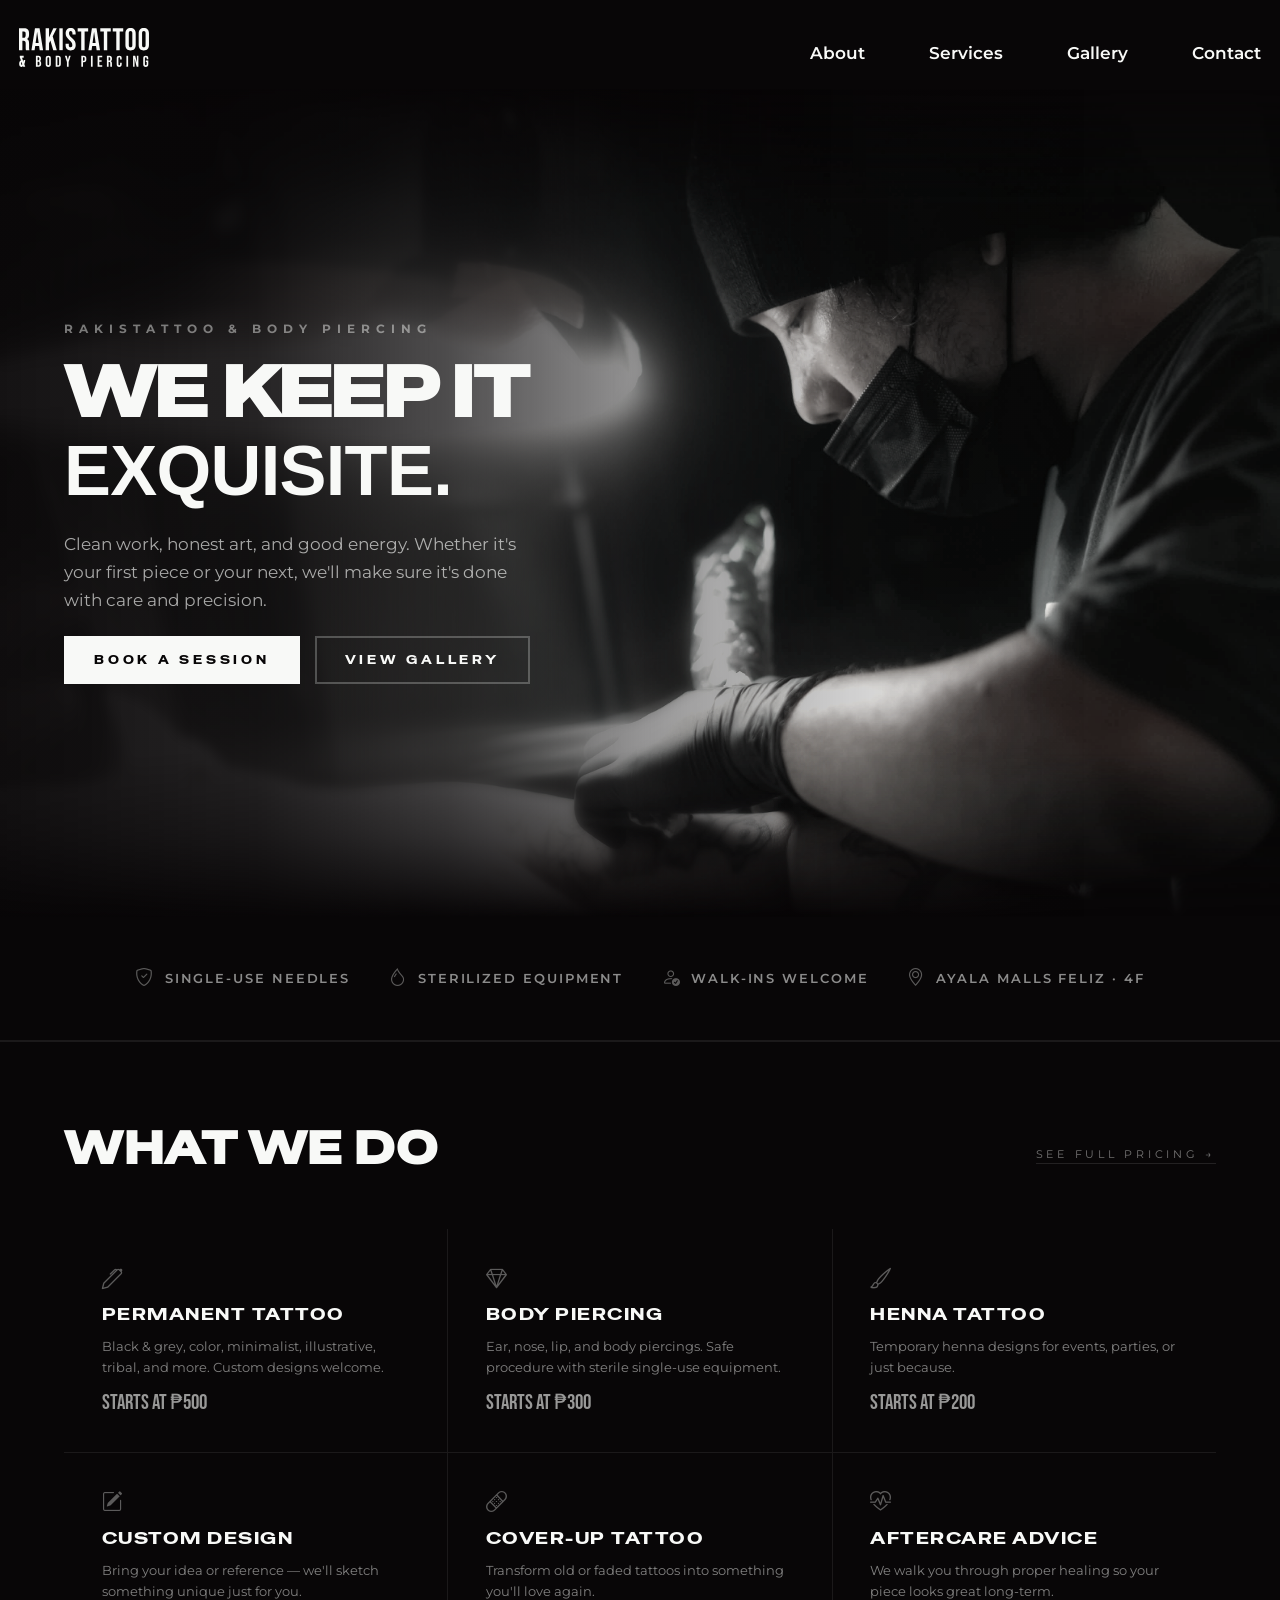
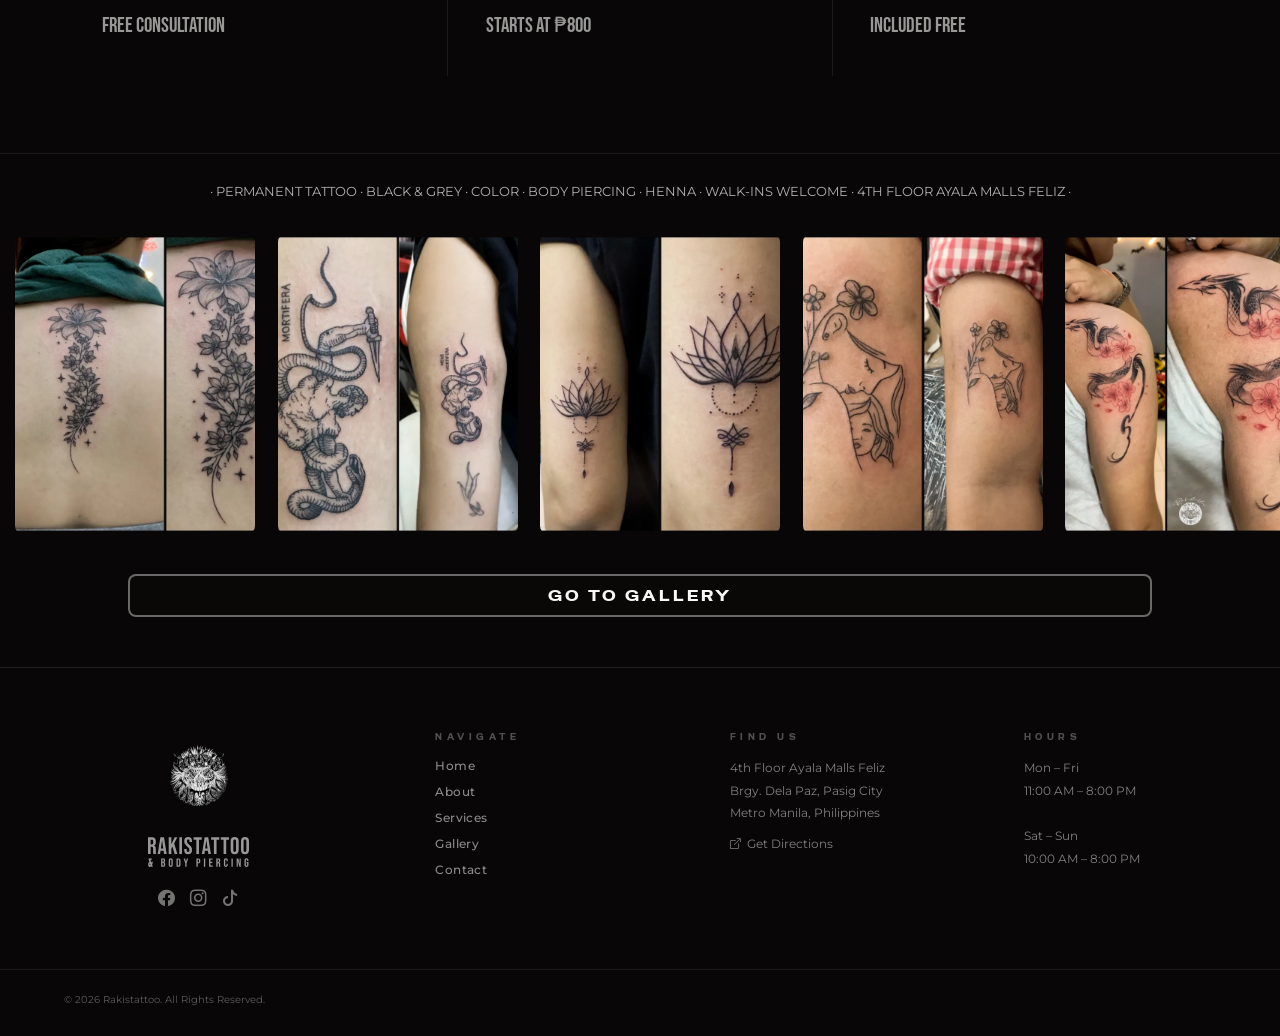
==== commit 2cb1024d: "style updates" ====
--- a/index.html
+++ b/index.html
@@ -39,7 +39,7 @@
     <main>
         <!-- HERO -->
         <section class="hero">
-            <img class="hero-bg-img" src="images/full-res/cover.jpg" alt="Rakistattoo studio interior">
+            <img class="hero-bg-img" src="images/full-res/cover.jpeg" alt="Rakistattoo studio interior">
             <div class="hero-left">
                 <p class="hero-eyebrow">Rakistattoo & Body Piercing</p>
                 <h1>
@@ -53,7 +53,7 @@
                 </div>
             </div>
             <div class="hero-right">
-                <img src="images/full-res/cover.jpg" alt="Rakistattoo studio interior">
+                <img src="images/full-res/cover.jpeg" alt="Rakistattoo studio interior">
             </div>
         </section>
 
--- a/css/style.css
+++ b/css/style.css
@@ -13,7 +13,20 @@
 }
 
 html {
+    font-size: 15px;
     scroll-behavior: smooth;
+}
+
+@media (max-width: 768px) {
+    html {
+        font-size: 14.5px;
+    }
+}
+
+@media (max-width: 480px) {
+    html {
+        font-size: 14px;
+    }
 }
 
 body {
@@ -114,12 +127,7 @@
 }
 
 header hr {
-    position: absolute;
-    bottom: 0;
-    left: 0;
-    width: 100%;
-    margin: 0;
-    color: #F8F9F7;
+    display: none;
 }
 
 .brand {
@@ -129,7 +137,6 @@
     font-size: clamp(2rem, 5vw, 4rem);
     font-weight: 500;
     letter-spacing: 1px;
-    border-right: 2px solid #F8F9F7;
     padding: clamp(10px, 1vw, 14px) clamp(16px, 1.5vw, 20px) clamp(0px, 0.5vw, 4px);
 }
 
@@ -251,6 +258,15 @@
     white-space: nowrap;
 }
 
+/* Cycling font word: lock its box so font swaps never change the layout */
+body.page-home main section.hero div.hero-left h1 .cycle-word {
+    display: block;
+    height: 0.95em;
+    line-height: 1.3;
+    white-space: nowrap;
+    overflow: visible;
+}
+
 body.page-home main section.hero div.hero-left p.hero-tagline {
     font-family: "Montserrat", sans-serif;
     font-size: clamp(0.85rem, 1.4vw, 1.1rem);
@@ -305,9 +321,33 @@
 
 body.page-home main section.hero div.hero-right {
     display: block;
-    position: relative;
-    height: 92vh;
+    position: absolute;
+    inset: 0;
+    z-index: 0;
     overflow: hidden;
+}
+
+/* Darken + blur toward the text side (left) */
+body.page-home main section.hero div.hero-right::before,
+body.page-home main section.hero div.hero-right::after {
+    content: '';
+    position: absolute;
+    inset: 0;
+    pointer-events: none;
+    z-index: 1;
+}
+
+body.page-home main section.hero div.hero-right::before {
+    -webkit-backdrop-filter: blur(6px);
+    backdrop-filter: blur(6px);
+    -webkit-mask-image: linear-gradient(to right, #000 0%, #000 25%, rgba(0,0,0,0.5) 45%, transparent 65%);
+    mask-image: linear-gradient(to right, #000 0%, #000 25%, rgba(0,0,0,0.5) 45%, transparent 65%);
+}
+
+body.page-home main section.hero div.hero-right::after {
+    background: linear-gradient(to right,
+        rgba(8,6,7,0.95) 0%, rgba(8,6,7,0.88) 20%, rgba(8,6,7,0.7) 35%,
+        rgba(8,6,7,0.4) 50%, rgba(8,6,7,0.12) 68%, rgba(8,6,7,0) 85%);
 }
 
 body.page-home main section.hero div.hero-right img {
@@ -316,8 +356,16 @@
     height: 100%;
     object-fit: cover;
     object-position: center 30%;
-    filter: grayscale(0.7) contrast(110%);
-    opacity: 0.8;
+    filter: grayscale(0.9) contrast(110%) brightness(1.15);
+    opacity: 0.95;
+
+    /* soft fade into the black at the top and bottom */
+    -webkit-mask-image: linear-gradient(to bottom,
+        transparent 0%, rgba(0,0,0,0.5) 6%, #000 14%,
+        #000 80%, rgba(0,0,0,0.6) 90%, transparent 100%);
+    mask-image: linear-gradient(to bottom,
+        transparent 0%, rgba(0,0,0,0.5) 6%, #000 14%,
+        #000 80%, rgba(0,0,0,0.6) 90%, transparent 100%);
 }
 
 /* Trust Bar */
@@ -326,7 +374,6 @@
     justify-content: center;
     gap: clamp(1rem, 3vw, 6rem);
     padding: clamp(2rem, 4vw, 3.5rem) 5%;
-    border-top: 1px solid rgba(248, 249, 247, 0.08);
     border-bottom: 1px solid rgba(248, 249, 247, 0.08);
 }
 
@@ -363,7 +410,7 @@
 body.page-home main section.services-snapshot div.services-snapshot-header {
     display: flex;
     justify-content: space-between;
-    align-items: flex-end;
+    align-items: center;
     margin-bottom: 2.5rem;
     flex-wrap: wrap;
     gap: 1rem;
@@ -1659,7 +1706,8 @@
         gap: 2rem;
         padding: 5.5rem 2rem;
         transition: right 0.3s ease;
-        z-index: 1000;
+        display: flex;
+        z-index: 1001;
     }
 
     nav ul.open {
@@ -1681,6 +1729,11 @@
         opacity: 0.5;
     }
 
+   nav ul li a::hover {
+      opacity: 1;
+      /* new change remove if error */
+   }
+
     nav ul li {
         border-bottom: 1px solid rgba(248, 249, 247, 0.15);
         padding-bottom: 1rem;
@@ -1717,9 +1770,21 @@
         width: 100%;
         height: 100%;
         object-fit: cover;
-        opacity: 0.35;
-        filter: grayscale(0.5);
+        opacity: 0.5;
+        filter: grayscale(0.8);
         z-index: 1;
+    }
+
+    body.page-home main section.hero::after {
+        content: '';
+        position: absolute;
+        left: 0;
+        bottom: 0;
+        width: 100%;
+        height: 65%;
+        background: linear-gradient(to top, #080607 0%, rgba(8, 6, 7, 0.85) 30%, rgba(8, 6, 7, 0.4) 65%, rgba(8, 6, 7, 0) 100%);
+        z-index: 1;
+        pointer-events: none;
     }
 
     body.page-home main section.hero div.hero-left {
